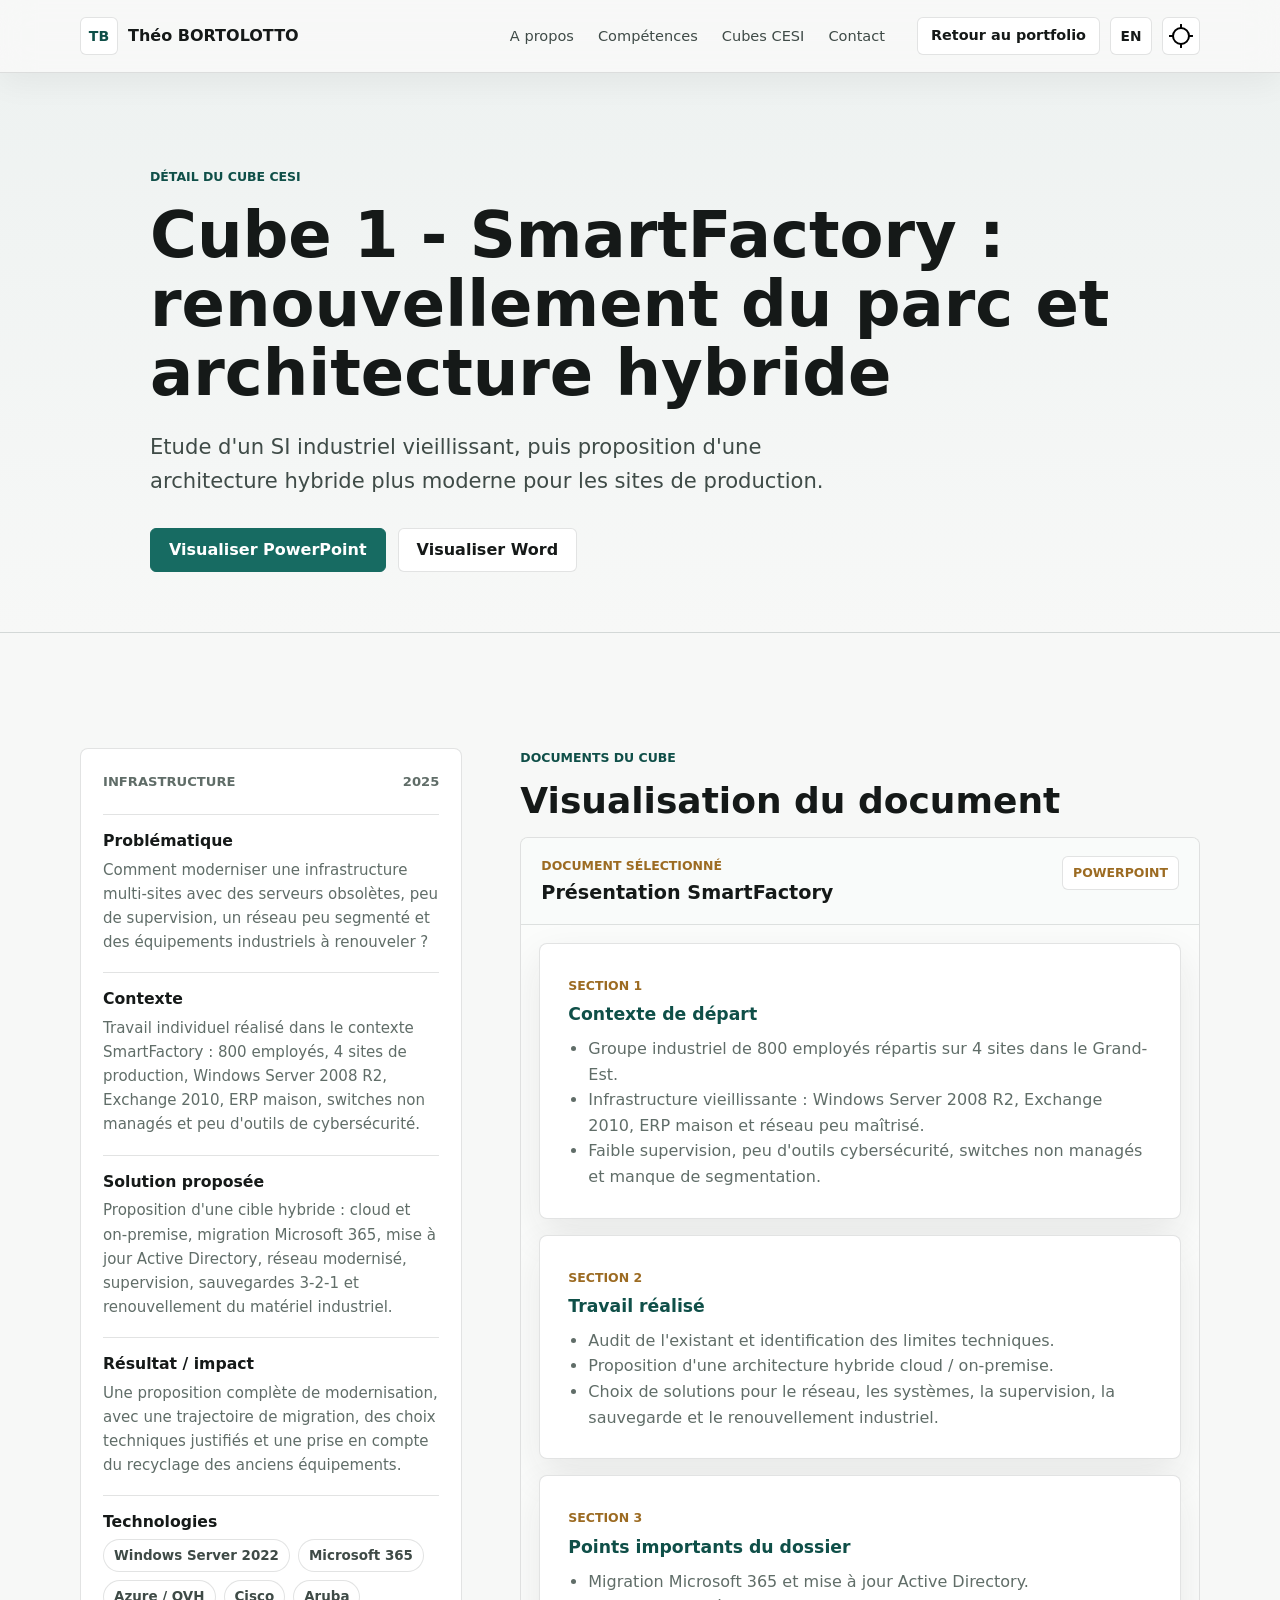
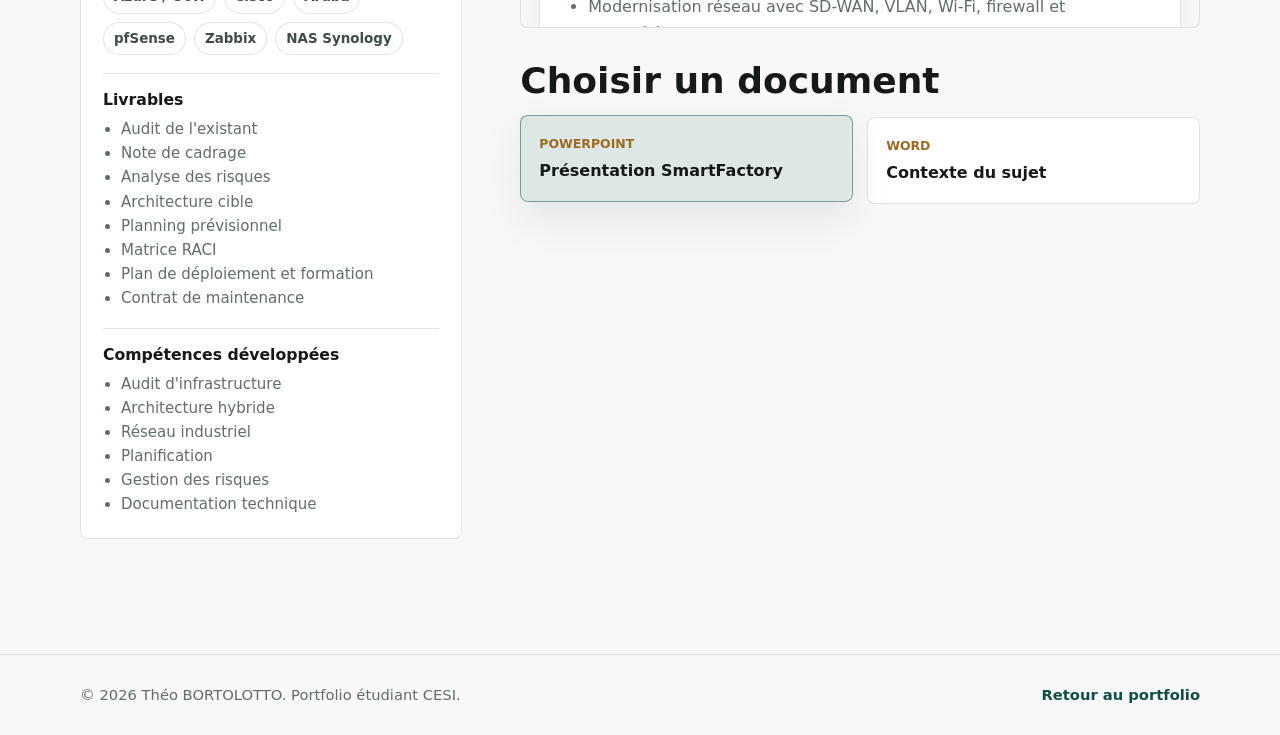
==== cube.html @ 3290da00 "Ajout du portfolio" ====
<!doctype html>
<html lang="fr">
  <head>
    <meta charset="utf-8">
    <meta name="viewport" content="width=device-width, initial-scale=1">
    <meta
      name="description"
      content="Détail d'un Cube CESI de Théo BORTOLOTTO avec documents, livrables et aperçu du contenu."
    >
    <meta name="theme-color" content="#f7f8f7">
    <title>Cube CESI | Théo BORTOLOTTO</title>
    <link rel="icon" href="assets/profile-placeholder.svg" type="image/svg+xml">
    <link rel="stylesheet" href="styles.css">
    <script src="data.js" defer></script>
    <script src="cube-detail.js" defer></script>
  </head>
  <body>
    <a class="skip-link" href="#main">Aller au contenu</a>

    <header class="site-header is-scrolled" data-header>
      <nav class="nav container" aria-label="Navigation principale">
        <a class="brand" href="index.html#accueil" aria-label="Retour à l'accueil">
          <span class="brand-mark" data-profile="initials">TB</span>
          <span class="brand-text" data-profile="name">Théo BORTOLOTTO</span>
        </a>

        <div class="nav-panel nav-panel-detail">
          <a href="index.html#apropos" data-i18n="navAbout">A propos</a>
          <a href="index.html#competences" data-i18n="navSkills">Compétences</a>
          <a href="index.html#cubes" data-i18n="navCubes">Cubes CESI</a>
          <a href="index.html#contact" data-i18n="navContact">Contact</a>
        </div>

        <div class="nav-actions">
          <a class="btn btn-small btn-secondary" href="index.html#cubes" data-i18n="cubePageBack">Retour au portfolio</a>
          <button
            class="language-toggle"
            type="button"
            aria-label="Switch to English"
            data-language-toggle
          >
            EN
          </button>
          <button
            class="icon-button"
            type="button"
            aria-label="Activer le mode sombre"
            data-theme-toggle
            data-i18n-aria="darkMode"
          >
            <span class="theme-glyph" aria-hidden="true"></span>
          </button>
        </div>
      </nav>
    </header>

    <main id="main" class="cube-page">
      <section class="cube-detail-hero">
        <div class="container cube-detail-hero-inner">
          <p class="eyebrow" data-i18n="cubePageEyebrow">Détail du Cube CESI</p>
          <h1 id="cube-detail-title">Cube CESI</h1>
          <p class="hero-lead" id="cube-detail-summary"></p>
          <div class="cube-detail-actions" id="cube-document-actions"></div>
        </div>
      </section>

      <section class="section">
        <div class="container cube-detail-layout">
          <aside class="cube-detail-sidebar" aria-label="Résumé du cube">
            <div class="detail-panel" id="cube-detail-meta"></div>
          </aside>

          <div class="cube-detail-main">
            <section class="document-section" aria-labelledby="document-viewer-title">
              <div class="document-heading">
                <div>
                  <p class="eyebrow" data-i18n="cubeDocumentsTitle">Documents du cube</p>
                  <h2 id="document-viewer-title" data-i18n="cubeViewerTitle">Visualisation du document</h2>
                </div>
              </div>
              <div class="document-viewer" id="document-viewer"></div>
            </section>

            <section class="document-section" aria-labelledby="document-list-title">
              <div class="document-heading">
                <h2 id="document-list-title" data-i18n="cubeDownloadTitle">Choisir un document</h2>
              </div>
              <div class="document-list" id="document-list"></div>
            </section>
          </div>
        </div>
      </section>
    </main>

    <footer class="site-footer">
      <div class="container footer-inner">
        <p>© <span data-current-year></span> <span data-profile="name">Théo BORTOLOTTO</span>. <span data-i18n="footerSuffix">Portfolio étudiant CESI.</span></p>
        <a href="index.html#cubes" data-i18n="cubePageBack">Retour au portfolio</a>
      </div>
    </footer>
  </body>
</html>
---- styles.css ----
:root {
  color-scheme: light;
  --bg: #f7f8f7;
  --bg-soft: #eef2f1;
  --surface: #ffffff;
  --surface-strong: #fbfcfb;
  --text: #151918;
  --muted: #606d68;
  --muted-strong: #3f4b47;
  --line: rgba(21, 25, 24, 0.12);
  --line-strong: rgba(21, 25, 24, 0.2);
  --accent: #176b62;
  --accent-strong: #0f4f48;
  --accent-soft: rgba(23, 107, 98, 0.11);
  --gold: #9c6b22;
  --shadow: 0 24px 70px rgba(30, 38, 35, 0.12);
  --shadow-soft: 0 16px 42px rgba(30, 38, 35, 0.09);
  --radius: 8px;
  --radius-sm: 6px;
  --container: min(1120px, calc(100% - 40px));
  --header-height: 72px;
  font-family:
    Inter, ui-sans-serif, system-ui, -apple-system, BlinkMacSystemFont, "Segoe UI", sans-serif;
}

:root[data-theme="dark"] {
  color-scheme: dark;
  --bg: #111413;
  --bg-soft: #191f1d;
  --surface: #171b1a;
  --surface-strong: #1d2321;
  --text: #f2f5f3;
  --muted: #b5c0bb;
  --muted-strong: #d3dbd7;
  --line: rgba(242, 245, 243, 0.13);
  --line-strong: rgba(242, 245, 243, 0.22);
  --accent: #6fc6b8;
  --accent-strong: #9adbd0;
  --accent-soft: rgba(111, 198, 184, 0.12);
  --gold: #d3a657;
  --shadow: 0 24px 80px rgba(0, 0, 0, 0.32);
  --shadow-soft: 0 18px 52px rgba(0, 0, 0, 0.24);
}

* {
  box-sizing: border-box;
}

html {
  scroll-behavior: smooth;
  scroll-padding-top: calc(var(--header-height) + 20px);
}

body {
  min-width: 320px;
  margin: 0;
  background: var(--bg);
  color: var(--text);
  font-family: inherit;
  line-height: 1.6;
  text-rendering: optimizeLegibility;
}

body::before {
  content: none;
}

img,
svg {
  display: block;
  max-width: 100%;
}

a {
  color: inherit;
  text-decoration: none;
}

button,
input,
textarea {
  font: inherit;
}

button {
  cursor: pointer;
}

::selection {
  background: var(--accent);
  color: #ffffff;
}

.container {
  width: var(--container);
  margin-inline: auto;
}

.skip-link {
  position: fixed;
  top: 12px;
  left: 12px;
  z-index: 100;
  padding: 10px 14px;
  border-radius: var(--radius-sm);
  background: var(--text);
  color: var(--bg);
  transform: translateY(-160%);
  transition: transform 180ms ease;
}

.skip-link:focus {
  transform: translateY(0);
}

.site-header {
  position: sticky;
  top: 0;
  z-index: 50;
  min-height: var(--header-height);
  border-bottom: 1px solid transparent;
  backdrop-filter: blur(16px);
  transition: border-color 180ms ease, background 180ms ease, box-shadow 180ms ease;
}

.site-header.is-scrolled {
  border-color: var(--line);
  background: color-mix(in srgb, var(--bg) 88%, transparent);
  box-shadow: 0 10px 32px rgba(0, 0, 0, 0.05);
}

.nav {
  display: flex;
  align-items: center;
  min-height: var(--header-height);
  gap: clamp(12px, 2vw, 22px);
}

.brand,
.nav-panel,
.nav-actions,
.hero-actions,
.project-links,
.footer-inner,
.contact-links,
.tag-row,
.skill-tags,
.about-tags,
.filter-bar {
  display: flex;
  align-items: center;
}

.brand {
  gap: 10px;
  font-weight: 750;
}

.brand-mark {
  display: grid;
  width: 38px;
  height: 38px;
  place-items: center;
  border: 1px solid var(--line);
  border-radius: var(--radius-sm);
  background: var(--surface);
  color: var(--accent-strong);
  font-size: 0.88rem;
  letter-spacing: 0;
}

.brand-text {
  white-space: nowrap;
}

.nav-panel {
  justify-content: flex-end;
  flex-wrap: wrap;
  margin-left: auto;
  gap: 4px;
}

.nav-panel a {
  padding: 9px 10px;
  border-radius: var(--radius-sm);
  color: var(--muted-strong);
  font-size: 0.91rem;
  transition: color 160ms ease, background 160ms ease;
}

.nav-panel a:hover,
.nav-panel a:focus-visible {
  background: var(--accent-soft);
  color: var(--accent-strong);
}

.nav-actions {
  flex: 0 0 auto;
  justify-content: flex-end;
  gap: 10px;
}

.nav-toggle {
  display: none;
  width: 42px;
  height: 42px;
  place-items: center;
  border: 1px solid var(--line);
  border-radius: var(--radius-sm);
  background: var(--surface);
  color: var(--text);
}

.nav-toggle span {
  display: block;
  width: 18px;
  height: 2px;
  margin: 3px 0;
  border-radius: 999px;
  background: currentColor;
}

.btn,
.icon-button,
.language-toggle,
.filter-button,
.text-button {
  border: 0;
  border-radius: var(--radius-sm);
  transition: transform 180ms ease, border-color 180ms ease, background 180ms ease, color 180ms ease, box-shadow 180ms ease;
}

.btn {
  display: inline-flex;
  align-items: center;
  justify-content: center;
  min-height: 44px;
  padding: 0 18px;
  font-weight: 700;
}

.btn:hover,
.icon-button:hover,
.filter-button:hover,
.text-button:hover {
  transform: translateY(-2px);
}

.btn-primary {
  background: var(--accent);
  color: #ffffff;
  box-shadow: 0 16px 34px rgba(23, 107, 98, 0.2);
}

.btn-primary:hover,
.btn-primary:focus-visible {
  background: var(--accent-strong);
}

.btn-secondary,
.btn-ghost {
  border: 1px solid var(--line);
  background: var(--surface);
  color: var(--text);
}

.btn-secondary:hover,
.btn-ghost:hover,
.btn-secondary:focus-visible,
.btn-ghost:focus-visible {
  border-color: var(--line-strong);
  box-shadow: var(--shadow-soft);
}

.btn-small {
  min-height: 38px;
  padding: 0 13px;
  font-size: 0.9rem;
}

.icon-button {
  position: relative;
  display: grid;
  width: 38px;
  height: 38px;
  place-items: center;
  border: 1px solid var(--line);
  background: var(--surface);
}

.language-toggle {
  display: grid;
  min-width: 42px;
  height: 38px;
  place-items: center;
  border: 1px solid var(--line);
  background: var(--surface);
  color: var(--text);
  font-size: 0.86rem;
  font-weight: 850;
}

.language-toggle:hover,
.language-toggle:focus-visible {
  border-color: var(--accent);
  color: var(--accent-strong);
}

.theme-glyph {
  position: relative;
  width: 18px;
  height: 18px;
  border: 2px solid currentColor;
  border-radius: 50%;
}

.theme-glyph::before {
  position: absolute;
  inset: -5px;
  content: "";
  border-radius: inherit;
  background:
    linear-gradient(currentColor, currentColor) 50% 0 / 2px 4px no-repeat,
    linear-gradient(currentColor, currentColor) 50% 100% / 2px 4px no-repeat,
    linear-gradient(90deg, currentColor, currentColor) 0 50% / 4px 2px no-repeat,
    linear-gradient(90deg, currentColor, currentColor) 100% 50% / 4px 2px no-repeat;
}

:root[data-theme="dark"] .theme-glyph {
  border-color: currentColor;
  background: currentColor;
  box-shadow: inset 6px -3px 0 var(--surface);
}

:root[data-theme="dark"] .theme-glyph::before {
  opacity: 0;
}

.hero {
  position: relative;
  overflow: hidden;
  min-height: auto;
  padding: clamp(70px, 8vw, 104px) 0 clamp(52px, 7vw, 84px);
}

.hero-field {
  position: absolute;
  inset: 0;
  z-index: -1;
  border-bottom: 1px solid var(--line);
  background: linear-gradient(180deg, var(--bg-soft) 0%, var(--bg) 86%);
}

.hero-layout {
  display: grid;
  grid-template-columns: minmax(0, 1fr);
  align-items: center;
}

.hero-copy {
  max-width: 860px;
}

.eyebrow {
  margin: 0 0 14px;
  color: var(--accent-strong);
  font-size: 0.78rem;
  font-weight: 800;
  letter-spacing: 0;
  text-transform: uppercase;
}

h1,
h2,
h3,
p {
  margin-top: 0;
}

h1,
h2,
h3 {
  line-height: 1.08;
  letter-spacing: 0;
}

h1 {
  margin-bottom: 22px;
  font-size: clamp(2.8rem, 6vw, 5.45rem);
  max-width: 950px;
}

h1 span {
  display: block;
}

h1 span:last-child {
  color: var(--muted);
  font-size: clamp(1.5rem, 3.2vw, 2.8rem);
  font-weight: 650;
}

h2 {
  margin-bottom: 18px;
  font-size: clamp(2rem, 4vw, 3.8rem);
}

h3 {
  font-size: 1.08rem;
}

.hero-lead {
  max-width: 680px;
  margin-bottom: 30px;
  color: var(--muted-strong);
  font-size: clamp(1.08rem, 2vw, 1.32rem);
}

.hero-actions {
  flex-wrap: wrap;
  gap: 12px;
  margin-bottom: 18px;
}

.search-card {
  max-width: 690px;
  margin-bottom: 28px;
  padding: 18px;
  border: 1px solid var(--line);
  border-radius: var(--radius);
  background: color-mix(in srgb, var(--surface) 86%, transparent);
  box-shadow: 0 14px 36px rgba(23, 107, 98, 0.08);
}

.search-label {
  display: block;
  margin-bottom: 12px;
  color: var(--gold);
  font-size: 0.8rem;
  font-weight: 850;
  text-transform: uppercase;
}

.role-list {
  display: flex;
  flex-wrap: wrap;
  gap: 8px;
}

.role-list span {
  display: inline-flex;
  min-height: 31px;
  align-items: center;
  padding: 5px 10px;
  border: 1px solid color-mix(in srgb, var(--accent) 44%, var(--line));
  border-radius: 999px;
  background: var(--accent-soft);
  color: var(--accent-strong);
  font-size: 0.86rem;
  font-weight: 800;
}

.job-details {
  display: grid;
  grid-template-columns: repeat(3, minmax(0, 1fr));
  gap: 10px;
  margin: 16px 0 0;
}

.job-details div {
  padding-top: 12px;
  border-top: 1px solid var(--line);
}

.job-details dt {
  color: var(--muted);
  font-size: 0.78rem;
  font-weight: 750;
}

.job-details dd {
  margin: 3px 0 0;
  color: var(--text);
  font-size: 0.9rem;
  font-weight: 750;
}

.hero-metrics {
  display: grid;
  grid-template-columns: repeat(3, minmax(0, 1fr));
  gap: 14px;
  max-width: 620px;
  margin: 0;
}

.hero-metrics div {
  padding: 18px;
  border: 1px solid var(--line);
  border-radius: var(--radius);
  background: color-mix(in srgb, var(--surface) 82%, transparent);
}

.hero-metrics dt {
  color: var(--accent-strong);
  font-size: 1.5rem;
  font-weight: 850;
  line-height: 1;
}

.hero-metrics dd {
  margin: 7px 0 0;
  color: var(--muted);
  font-size: 0.9rem;
}

.section {
  padding: clamp(72px, 9vw, 124px) 0;
}

.section-muted {
  background: color-mix(in srgb, var(--bg-soft) 72%, transparent);
}

.section-heading {
  max-width: 760px;
  margin-bottom: clamp(32px, 5vw, 58px);
}

.section-heading p:not(.eyebrow) {
  max-width: 680px;
  color: var(--muted);
  font-size: 1.04rem;
}

.section-heading.narrow {
  max-width: 690px;
}

.split-layout {
  display: grid;
  grid-template-columns: minmax(0, 0.85fr) minmax(320px, 1fr);
  gap: clamp(34px, 6vw, 78px);
  align-items: start;
}

.split-layout .section-heading {
  margin-bottom: 0;
}

.about-content {
  align-self: start;
}

.prose p {
  color: var(--muted-strong);
  font-size: 1.04rem;
}

.about-tags {
  flex-wrap: wrap;
  gap: 10px;
  margin-top: 24px;
}

.about-tags span,
.tag {
  display: inline-flex;
  align-items: center;
  min-height: 28px;
  padding: 5px 10px;
  border: 1px solid var(--line);
  border-radius: 999px;
  background: var(--surface);
  color: var(--muted-strong);
  font-size: 0.84rem;
  font-weight: 650;
}

.profile-panel {
  overflow: hidden;
  margin: 0;
  border: 1px solid var(--line);
  border-radius: var(--radius);
  background: var(--surface);
  box-shadow: var(--shadow-soft);
}

.profile-panel img {
  width: 100%;
  aspect-ratio: 4 / 3;
  object-fit: cover;
}

.profile-panel figcaption {
  display: flex;
  justify-content: space-between;
  gap: 14px;
  padding: 18px 20px;
  color: var(--muted);
}

.profile-panel strong {
  color: var(--text);
}

.skills-grid {
  display: grid;
  grid-template-columns: repeat(4, minmax(0, 1fr));
  gap: 16px;
}

.skill-card,
.cube-card,
.project-card {
  border: 1px solid var(--line);
  border-radius: var(--radius);
  background: var(--surface);
  transition: transform 220ms ease, border-color 220ms ease, box-shadow 220ms ease;
}

.skill-card:hover,
.cube-card:hover,
.project-card:hover {
  transform: translateY(-3px);
  border-color: color-mix(in srgb, var(--accent) 45%, var(--line));
  box-shadow: var(--shadow-soft);
}

.skill-card {
  padding: 22px;
}

.skill-card h3 {
  margin-bottom: 18px;
}

.skill-tags,
.tag-row {
  flex-wrap: wrap;
  gap: 8px;
}

.profile-extra-layout {
  display: grid;
  grid-template-columns: minmax(0, 0.78fr) minmax(340px, 1.22fr);
  gap: clamp(28px, 5vw, 62px);
  align-items: start;
}

.profile-extra-layout .section-heading {
  margin-bottom: 0;
}

.profile-extra-block {
  min-width: 0;
}

.profile-extra-block + .profile-extra-block {
  grid-column: 2;
}

.profile-extra-block h3 {
  margin-bottom: 18px;
  color: var(--text);
  font-size: 1.12rem;
}

.trait-grid {
  display: grid;
  grid-template-columns: repeat(2, minmax(0, 1fr));
  gap: 14px;
}

.trait-card {
  padding: 18px;
  border: 1px solid var(--line);
  border-radius: var(--radius);
  background: var(--surface);
}

.trait-card h4 {
  margin: 0 0 8px;
  color: var(--accent-strong);
  font-size: 1rem;
}

.trait-card p {
  margin-bottom: 0;
  color: var(--muted);
  font-size: 0.94rem;
}

.filter-bar {
  flex-wrap: wrap;
  gap: 10px;
  margin-bottom: 26px;
}

.cube-intro {
  display: grid;
  grid-template-columns: minmax(0, 1fr) minmax(260px, 0.62fr);
  gap: clamp(20px, 4vw, 42px);
  align-items: start;
  margin-bottom: 28px;
  padding: clamp(20px, 3vw, 28px);
  border: 1px solid var(--line);
  border-radius: var(--radius);
  background: var(--surface);
}

.cube-intro h3 {
  margin-bottom: 10px;
  font-size: 1.35rem;
}

.cube-intro p {
  margin-bottom: 0;
  color: var(--muted-strong);
}

.cube-intro ul {
  display: grid;
  gap: 10px;
  margin: 0;
  padding: 0;
  list-style: none;
}

.cube-intro li {
  padding-left: 18px;
  border-left: 3px solid var(--accent);
  color: var(--muted);
  font-weight: 700;
}

.filter-button {
  min-height: 40px;
  padding: 0 14px;
  border: 1px solid var(--line);
  background: var(--surface);
  color: var(--muted-strong);
  font-weight: 750;
}

.filter-button.is-active {
  border-color: var(--accent);
  background: var(--accent);
  color: #ffffff;
}

.cubes-grid {
  display: grid;
  grid-template-columns: repeat(2, minmax(0, 1fr));
  gap: 18px;
}

.cube-card {
  display: flex;
  min-height: 420px;
  flex-direction: column;
  padding: clamp(22px, 3vw, 30px);
}

.card-topline {
  display: flex;
  justify-content: space-between;
  gap: 16px;
  margin-bottom: 22px;
  color: var(--muted);
  font-size: 0.82rem;
  font-weight: 750;
  text-transform: uppercase;
}

.cube-card h3 {
  max-width: 560px;
  margin-bottom: 14px;
  font-size: clamp(1.32rem, 2.6vw, 1.8rem);
}

.cube-card > p,
.project-card > p,
.case-block p,
.timeline-item p {
  color: var(--muted);
}

.case-block {
  margin: 22px 0;
  padding: 16px;
  border-left: 3px solid var(--accent);
  background: var(--accent-soft);
}

.case-block span {
  display: block;
  margin-bottom: 6px;
  color: var(--accent-strong);
  font-size: 0.78rem;
  font-weight: 850;
  text-transform: uppercase;
}

.case-block p {
  margin-bottom: 0;
}

.text-button {
  align-self: flex-start;
  margin-top: auto;
  padding: 0;
  background: transparent;
  color: var(--accent-strong);
  font-weight: 850;
}

.text-button::after {
  content: "";
  display: inline-block;
  width: 22px;
  height: 1px;
  margin-left: 9px;
  vertical-align: middle;
  background: currentColor;
  transition: width 180ms ease;
}

.text-button:hover::after {
  width: 34px;
}

.projects-grid {
  display: grid;
  grid-template-columns: repeat(3, minmax(0, 1fr));
  gap: 18px;
}

.project-card {
  display: flex;
  min-height: 310px;
  flex-direction: column;
  padding: 26px;
  background:
    linear-gradient(180deg, color-mix(in srgb, var(--surface-strong) 92%, transparent), var(--surface)),
    var(--surface);
}

.project-card h3 {
  margin-bottom: 14px;
  font-size: 1.35rem;
}

.project-links {
  gap: 14px;
  margin-top: auto;
  padding-top: 24px;
}

.project-links a,
.project-links span,
.contact-links a,
.site-footer a {
  color: var(--accent-strong);
  font-weight: 800;
}

.project-links a:hover,
.contact-links a:hover,
.site-footer a:hover {
  text-decoration: underline;
  text-underline-offset: 4px;
}

.path-layout {
  display: grid;
  grid-template-columns: minmax(280px, 0.78fr) minmax(0, 1.22fr);
  gap: clamp(26px, 5vw, 58px);
  align-items: start;
}

.path-section {
  min-width: 0;
}

.path-section h3,
.path-label {
  margin: 0 0 20px;
  color: var(--text);
  font-size: 1.12rem;
  font-weight: 850;
}

.path-label {
  display: block;
  color: var(--accent-strong);
}

.path-current {
  padding-bottom: 28px;
  border-bottom: 1px solid var(--line);
}

.experience-path {
  grid-column: 2;
  grid-row: 1 / span 2;
}

.current-education-card {
  padding-left: 22px;
  border-left: 3px solid var(--accent);
}

.current-education-card time {
  display: block;
  margin-bottom: 8px;
  color: var(--gold);
  font-size: 0.84rem;
  font-weight: 850;
}

.current-education-card h3 {
  margin-bottom: 10px;
  font-size: 1.25rem;
}

.current-education-card p {
  margin-bottom: 0;
  color: var(--muted);
}

.timeline {
  position: relative;
  display: grid;
  gap: 18px;
}

.timeline::before {
  position: absolute;
  top: 8px;
  bottom: 8px;
  left: 10px;
  width: 1px;
  content: "";
  background: var(--line-strong);
}

.timeline-item {
  position: relative;
  padding-left: 42px;
}

.timeline-item::before {
  position: absolute;
  top: 7px;
  left: 4px;
  width: 13px;
  height: 13px;
  border: 3px solid var(--bg);
  border-radius: 50%;
  background: var(--accent);
  content: "";
  box-shadow: 0 0 0 1px var(--accent);
}

.timeline-item time {
  display: block;
  margin-bottom: 8px;
  color: var(--gold);
  font-size: 0.84rem;
  font-weight: 850;
}

.timeline-item h3 {
  margin-bottom: 8px;
}

.experience-details {
  display: grid;
  grid-template-columns: repeat(2, minmax(0, 1fr));
  gap: 14px;
  margin-top: 16px;
}

.experience-details div {
  padding: 14px;
  border: 1px solid var(--line);
  border-radius: var(--radius-sm);
  background: var(--surface-strong);
}

.experience-details strong {
  display: block;
  margin-bottom: 8px;
  color: var(--muted-strong);
  font-size: 0.84rem;
}

.experience-details ul {
  margin: 0;
  padding-left: 18px;
}

.experience-details li {
  color: var(--muted);
  font-size: 0.9rem;
}

.contact-section {
  border-top: 1px solid var(--line);
  background: var(--surface);
}

.contact-layout {
  display: grid;
  grid-template-columns: minmax(0, 0.78fr) minmax(300px, 0.72fr);
  gap: clamp(28px, 5vw, 68px);
  align-items: start;
}

.contact-links {
  display: grid;
  grid-column: 2;
  gap: 12px;
}

.contact-method {
  padding: 16px 0;
  border-top: 1px solid var(--line);
}

.contact-method:last-child {
  border-bottom: 1px solid var(--line);
}

.contact-method span {
  display: block;
  margin-bottom: 4px;
  color: var(--muted);
  font-size: 0.82rem;
  font-weight: 800;
  text-transform: uppercase;
}

.contact-method a {
  word-break: break-word;
}

.site-footer {
  padding: 28px 0;
  border-top: 1px solid var(--line);
  background: var(--bg);
}

.footer-inner {
  justify-content: space-between;
  gap: 16px;
  color: var(--muted);
  font-size: 0.92rem;
}

.footer-inner p {
  margin-bottom: 0;
}

.back-to-top {
  position: fixed;
  right: 22px;
  bottom: 22px;
  z-index: 40;
  display: grid;
  width: 44px;
  height: 44px;
  place-items: center;
  border: 1px solid var(--line);
  border-radius: var(--radius-sm);
  background: var(--surface);
  color: var(--text);
  box-shadow: var(--shadow-soft);
  opacity: 0;
  pointer-events: none;
  transform: translateY(12px);
  transition: opacity 180ms ease, transform 180ms ease;
}

.back-to-top.is-visible {
  opacity: 1;
  pointer-events: auto;
  transform: translateY(0);
}

.back-to-top span {
  width: 12px;
  height: 12px;
  border-top: 2px solid currentColor;
  border-left: 2px solid currentColor;
  transform: translateY(3px) rotate(45deg);
}

.cube-dialog {
  width: min(920px, calc(100% - 28px));
  max-height: min(840px, calc(100% - 28px));
  padding: 0;
  border: 0;
  border-radius: var(--radius);
  background: transparent;
  color: var(--text);
}

.cube-dialog::backdrop {
  background: rgba(8, 12, 11, 0.58);
  backdrop-filter: blur(6px);
}

.dialog-shell {
  position: relative;
  max-height: inherit;
  overflow: auto;
  padding: clamp(24px, 4vw, 42px);
  border: 1px solid var(--line);
  border-radius: var(--radius);
  background: var(--surface);
  box-shadow: var(--shadow);
}

.dialog-close {
  position: sticky;
  top: 0;
  float: right;
  display: grid;
  width: 38px;
  height: 38px;
  place-items: center;
  border: 1px solid var(--line);
  border-radius: var(--radius-sm);
  background: var(--surface);
}

.dialog-close::before,
.dialog-close::after {
  position: absolute;
  width: 16px;
  height: 2px;
  border-radius: 999px;
  background: currentColor;
  content: "";
}

.dialog-close::before {
  transform: rotate(45deg);
}

.dialog-close::after {
  transform: rotate(-45deg);
}

.dialog-summary {
  max-width: 720px;
  color: var(--muted-strong);
  font-size: 1.08rem;
}

.dialog-grid {
  display: grid;
  grid-template-columns: repeat(2, minmax(0, 1fr));
  gap: 20px;
  margin-top: 30px;
}

.dialog-grid section {
  padding-top: 18px;
  border-top: 1px solid var(--line);
}

.dialog-grid p,
.dialog-grid li {
  color: var(--muted);
}

.dialog-grid ul {
  margin: 0;
  padding-left: 20px;
}

.cube-page {
  min-height: 70vh;
}

.cube-detail-hero {
  padding: clamp(58px, 8vw, 94px) 0 clamp(34px, 5vw, 60px);
  border-bottom: 1px solid var(--line);
  background: linear-gradient(180deg, var(--bg-soft) 0%, var(--bg) 100%);
}

.cube-detail-hero-inner {
  max-width: 980px;
}

.cube-detail-hero h1 {
  max-width: 960px;
  font-size: clamp(2.4rem, 5vw, 4.8rem);
}

.cube-detail-actions {
  display: flex;
  flex-wrap: wrap;
  gap: 12px;
}

.cube-detail-actions .btn.is-active {
  border-color: var(--accent);
  background: var(--accent);
  color: #ffffff;
}

.cube-detail-layout {
  display: grid;
  grid-template-columns: minmax(280px, 0.72fr) minmax(0, 1.28fr);
  gap: clamp(28px, 5vw, 58px);
  align-items: start;
}

.cube-detail-sidebar {
  position: sticky;
  top: calc(var(--header-height) + 20px);
}

.detail-panel {
  padding: 22px;
  border: 1px solid var(--line);
  border-radius: var(--radius);
  background: var(--surface);
}

.detail-panel section {
  padding-top: 18px;
  margin-top: 18px;
  border-top: 1px solid var(--line);
}

.detail-panel h3 {
  margin-bottom: 8px;
  color: var(--text);
  font-size: 0.98rem;
}

.detail-panel p,
.detail-panel li {
  color: var(--muted);
  font-size: 0.94rem;
}

.detail-panel ul {
  margin: 0;
  padding-left: 18px;
}

.cube-detail-main {
  min-width: 0;
}

.document-section {
  margin-bottom: 34px;
}

.document-heading {
  display: flex;
  align-items: flex-end;
  justify-content: space-between;
  gap: 20px;
  margin-bottom: 16px;
}

.document-heading h2 {
  margin-bottom: 0;
  font-size: clamp(1.45rem, 3vw, 2.25rem);
}

.document-viewer {
  overflow: hidden;
  border: 1px solid var(--line);
  border-radius: var(--radius);
  background: var(--surface-strong);
}

.internal-viewer {
  display: grid;
  min-height: 420px;
}

.internal-viewer-header {
  display: flex;
  align-items: flex-start;
  justify-content: space-between;
  gap: 18px;
  padding: 18px 20px;
  border-bottom: 1px solid var(--line);
  background: color-mix(in srgb, var(--surface) 82%, var(--accent-soft));
}

.internal-viewer-header div {
  display: grid;
  gap: 4px;
}

.internal-viewer-header span,
.viewer-page > span {
  color: var(--gold);
  font-size: 0.78rem;
  font-weight: 850;
  text-transform: uppercase;
}

.internal-viewer-header strong {
  color: var(--text);
  font-size: clamp(1rem, 2vw, 1.2rem);
  line-height: 1.35;
}

.viewer-file-type {
  flex: 0 0 auto;
  padding: 6px 10px;
  border: 1px solid var(--line);
  border-radius: var(--radius-sm);
  background: var(--surface);
}

.internal-viewer-pages {
  display: grid;
  gap: 16px;
  max-height: min(78vh, 760px);
  overflow: auto;
  padding: 18px;
}

.viewer-page {
  padding: clamp(18px, 3vw, 28px);
  border: 1px solid var(--line);
  border-radius: var(--radius);
  background: var(--surface);
  box-shadow: var(--shadow-soft);
}

.viewer-page h3 {
  margin: 8px 0 12px;
  color: var(--accent-strong);
}

.viewer-page ul {
  margin: 0;
  padding-left: 20px;
}

.viewer-page li {
  color: var(--muted);
}

.viewer-empty {
  display: grid;
  min-height: 260px;
  place-items: center;
  padding: 28px;
  background: var(--surface-strong);
}

.viewer-empty p,
.muted-text {
  max-width: 620px;
  margin: 0;
  color: var(--muted);
}

.document-list {
  display: grid;
  grid-template-columns: repeat(2, minmax(0, 1fr));
  gap: 14px;
}

.document-link {
  display: grid;
  width: 100%;
  gap: 4px;
  padding: 18px;
  border: 1px solid var(--line);
  border-radius: var(--radius);
  background: var(--surface);
  color: inherit;
  font: inherit;
  text-align: left;
  transition: border-color 180ms ease, box-shadow 180ms ease, transform 180ms ease;
}

.document-link:hover,
.document-link:focus-visible,
.document-link.is-active {
  transform: translateY(-2px);
  border-color: color-mix(in srgb, var(--accent) 48%, var(--line));
  box-shadow: var(--shadow-soft);
}

.document-link.is-active {
  background: var(--accent-soft);
}

.document-link span {
  color: var(--gold);
  font-size: 0.78rem;
  font-weight: 850;
  text-transform: uppercase;
}

.document-link strong {
  color: var(--text);
}

.reveal {
  opacity: 0;
  transform: translateY(18px);
}

.reveal.is-visible {
  opacity: 1;
  transform: translateY(0);
  transition: opacity 600ms ease, transform 600ms ease;
}

.delay-1.is-visible {
  transition-delay: 120ms;
}

.delay-2.is-visible {
  transition-delay: 220ms;
}

@keyframes heroDrift {
  from {
    background-position: 0% 50%, 0 0;
  }

  to {
    background-position: 100% 50%, 0 0;
  }
}

@keyframes pageSheen {
  from {
    transform: translateX(-18%);
  }

  to {
    transform: translateX(18%);
  }
}

@keyframes visualFloat {
  0%,
  100% {
    transform: translateY(0);
  }

  50% {
    transform: translateY(-12px);
  }
}

@media (max-width: 980px) {
  .nav {
    display: grid;
    grid-template-columns: auto auto auto;
  }

  .nav-toggle {
    display: grid;
    justify-self: end;
  }

  .nav-panel {
    position: absolute;
    top: calc(var(--header-height) - 6px);
    right: 20px;
    left: 20px;
    display: grid;
    gap: 4px;
    padding: 12px;
    border: 1px solid var(--line);
    border-radius: var(--radius);
    background: var(--surface);
    box-shadow: var(--shadow);
    opacity: 0;
    pointer-events: none;
    transform: translateY(-8px);
    transition: opacity 160ms ease, transform 160ms ease;
  }

  .nav-panel.is-open {
    opacity: 1;
    pointer-events: auto;
    transform: translateY(0);
  }

  .nav-actions {
    justify-self: end;
  }

  .hero-layout,
  .split-layout,
  .profile-extra-layout,
  .path-layout,
  .cube-intro,
  .cube-detail-layout,
  .contact-layout {
    grid-template-columns: 1fr;
  }

  .hero {
    min-height: auto;
  }

  .experience-path,
  .profile-extra-block + .profile-extra-block,
  .contact-links {
    grid-column: auto;
    grid-row: auto;
  }

  .cube-detail-sidebar {
    position: static;
  }

  .nav-panel-detail {
    display: none;
  }

  .skills-grid,
  .projects-grid {
    grid-template-columns: repeat(2, minmax(0, 1fr));
  }

}

@media (max-width: 720px) {
  :root {
    --container: min(100% - 28px, 1120px);
    --header-height: 66px;
  }

  body {
    background-size: 28px 28px;
  }

  .brand-text {
    display: none;
  }

  .nav {
    gap: 10px;
  }

  .nav-actions {
    gap: 8px;
  }

  .btn-small {
    min-width: 42px;
    padding-inline: 11px;
  }

  .nav-actions [data-profile-link="cv"] {
    width: 42px;
    padding: 0;
  }

  .nav-actions [data-profile-link="cv"] span {
    display: none;
  }

  .nav-actions [data-profile-link="cv"]::before {
    content: "CV";
  }

  .hero {
    padding-top: 52px;
  }

  .hero-metrics,
  .job-details,
  .cubes-grid,
  .skills-grid,
  .projects-grid,
  .trait-grid,
  .experience-details,
  .document-list,
  .dialog-grid {
    grid-template-columns: 1fr;
  }

  .internal-viewer {
    min-height: 340px;
  }

  .internal-viewer-header {
    flex-direction: column;
  }

  .internal-viewer-pages {
    max-height: none;
  }

  .cube-card,
  .project-card {
    min-height: auto;
  }

  .section {
    padding: 68px 0;
  }

  .profile-panel figcaption,
  .footer-inner {
    align-items: flex-start;
    flex-direction: column;
  }
}

@media (max-width: 440px) {
  h1 {
    font-size: 2.65rem;
  }

  h1 span:last-child {
    font-size: 1.42rem;
  }

  .hero-actions .btn {
    width: 100%;
  }

  .nav-panel {
    right: 14px;
    left: 14px;
  }

}

@media (prefers-reduced-motion: reduce) {
  *,
  *::before,
  *::after {
    scroll-behavior: auto !important;
    animation-duration: 0.001ms !important;
    animation-iteration-count: 1 !important;
    transition-duration: 0.001ms !important;
  }

  .reveal {
    opacity: 1;
    transform: none;
  }
}
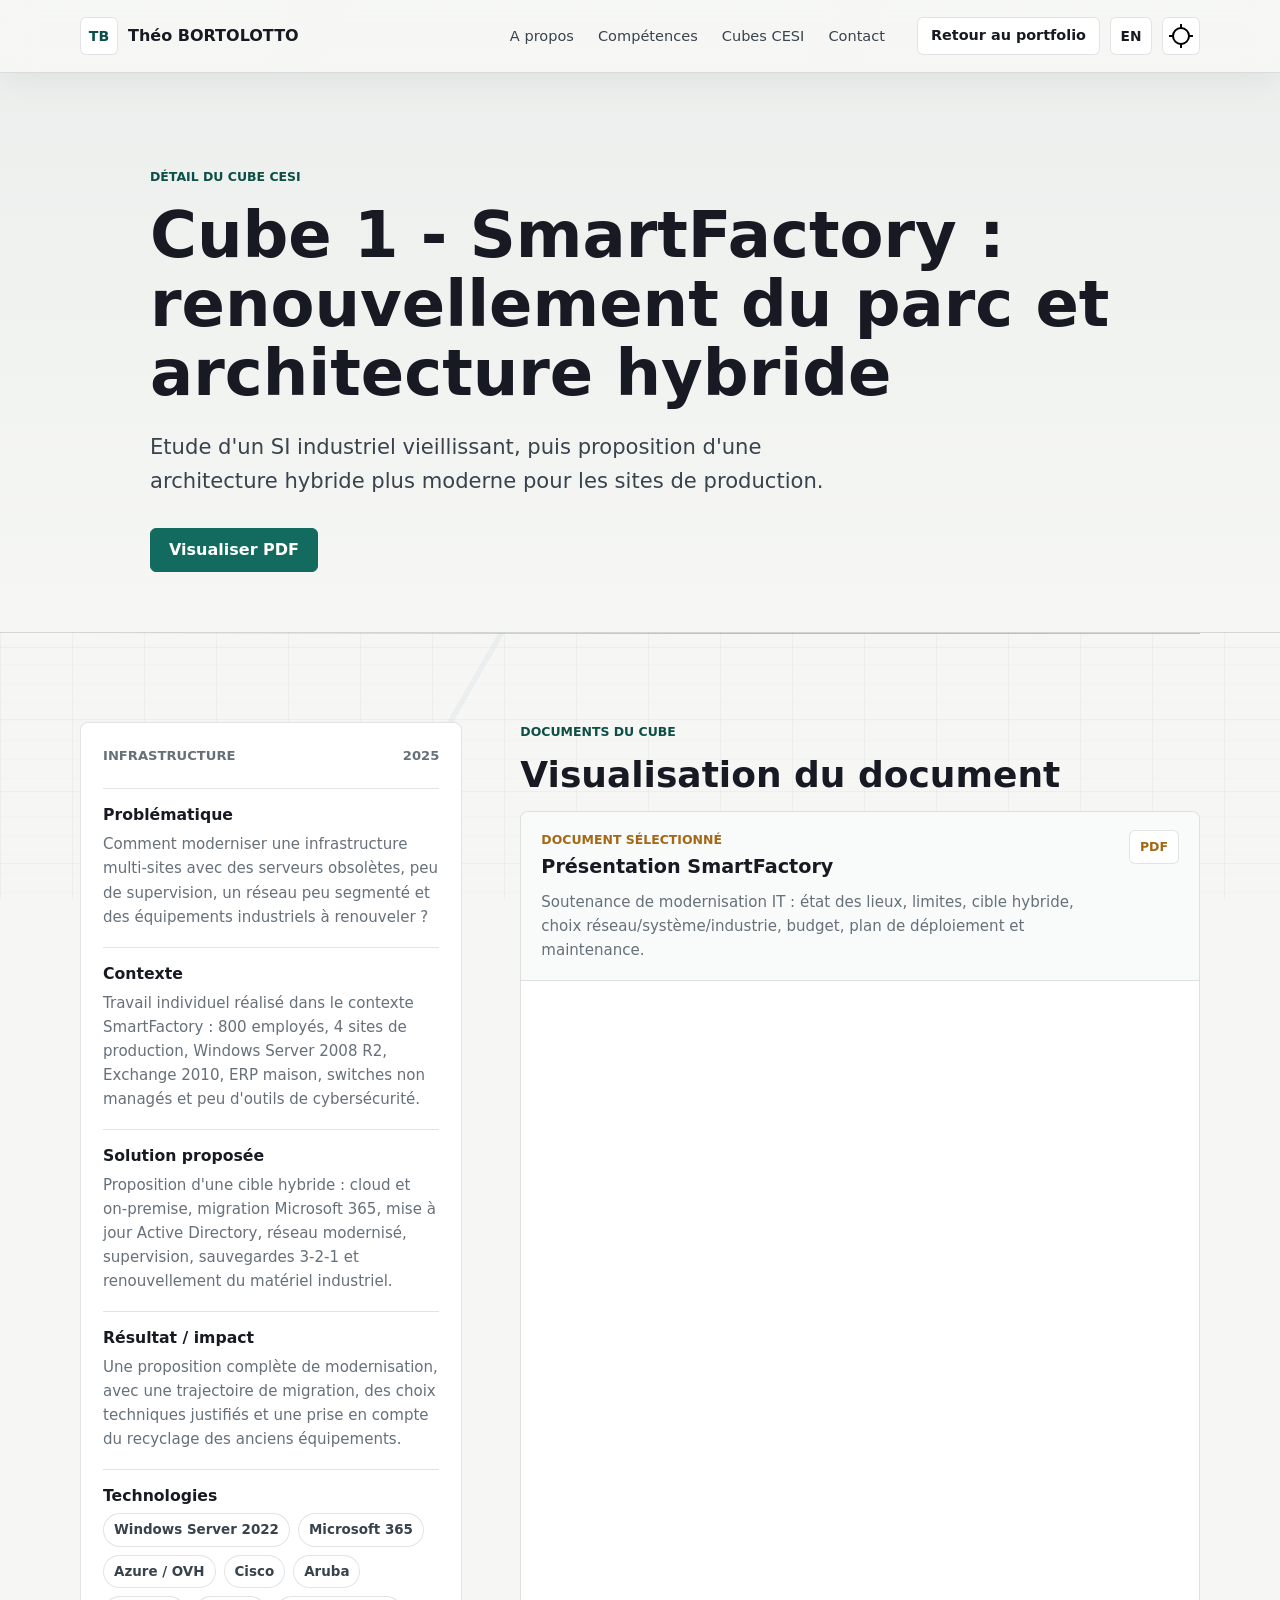
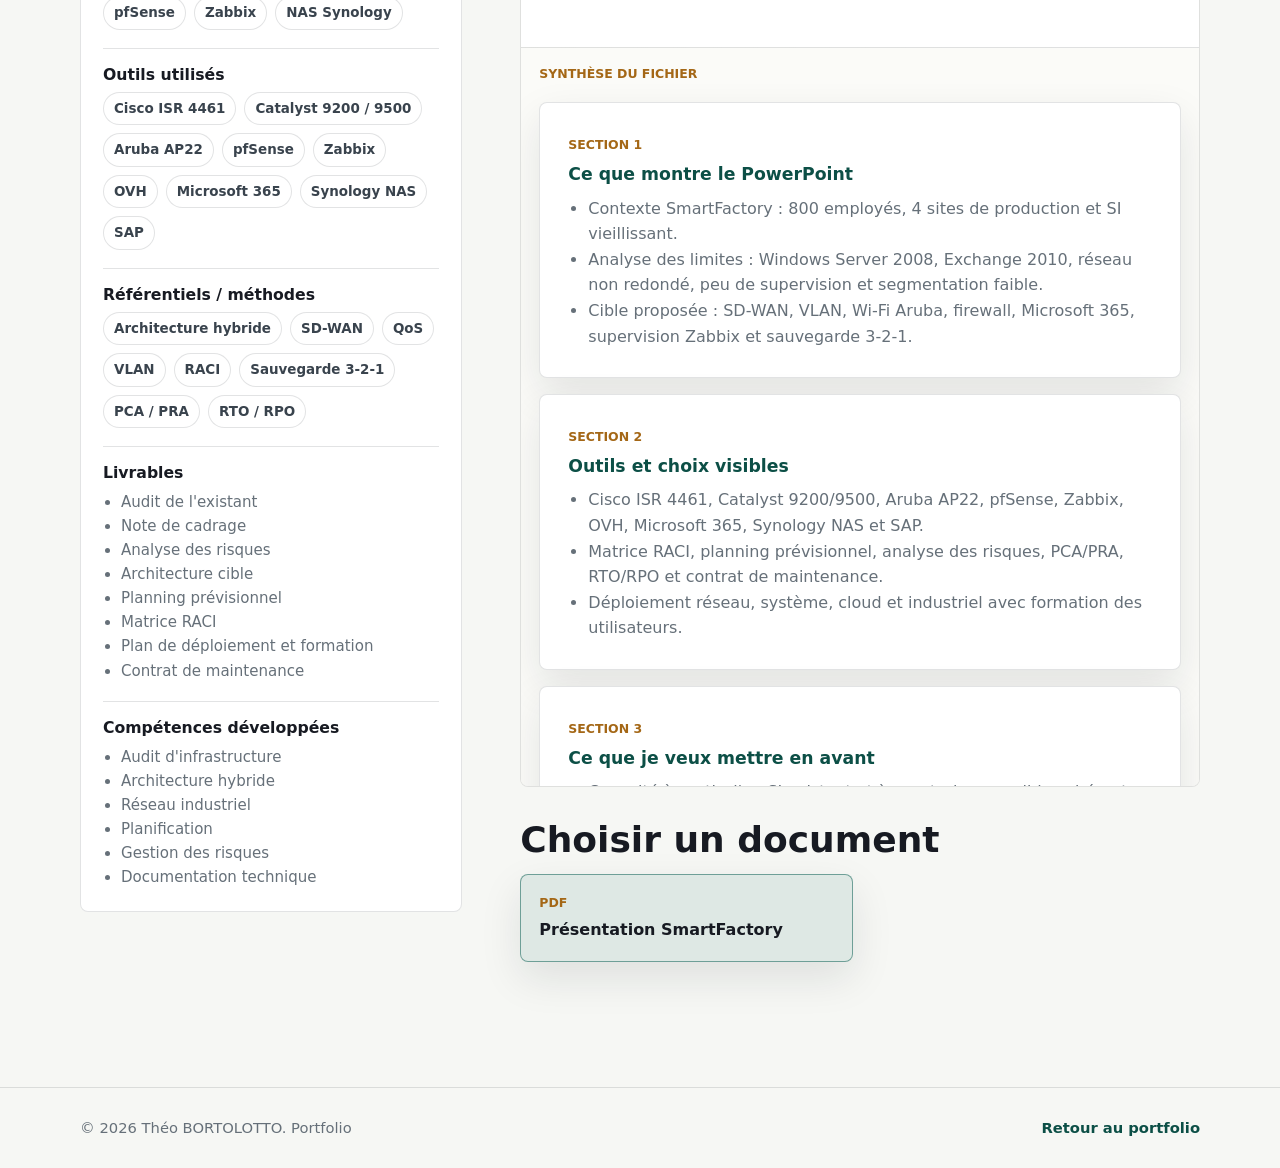
==== commit 31f658e3: "Ajout du portfolio" ====
--- a/cube.html
+++ b/cube.html
@@ -7,6 +7,9 @@
       name="description"
       content="Détail d'un Cube CESI de Théo BORTOLOTTO avec documents, livrables et aperçu du contenu."
     >
+    <meta http-equiv="Content-Security-Policy" content="default-src 'self'; base-uri 'self'; object-src 'none'; frame-src 'self'; img-src 'self' data:; script-src 'self'; style-src 'self'; form-action 'none'; upgrade-insecure-requests">
+    <meta name="referrer" content="strict-origin-when-cross-origin">
+    <meta http-equiv="Permissions-Policy" content="camera=(), microphone=(), geolocation=(), payment=()">
     <meta name="theme-color" content="#f7f8f7">
     <title>Cube CESI | Théo BORTOLOTTO</title>
     <link rel="icon" href="assets/profile-placeholder.svg" type="image/svg+xml">
@@ -94,7 +97,7 @@
 
     <footer class="site-footer">
       <div class="container footer-inner">
-        <p>© <span data-current-year></span> <span data-profile="name">Théo BORTOLOTTO</span>. <span data-i18n="footerSuffix">Portfolio étudiant CESI.</span></p>
+        <p>© <span data-current-year></span> <span data-profile="name">Théo BORTOLOTTO</span>. <span data-i18n="footerSuffix">Portfolio</span></p>
         <a href="index.html#cubes" data-i18n="cubePageBack">Retour au portfolio</a>
       </div>
     </footer>
--- a/styles.css
+++ b/styles.css
@@ -1,20 +1,26 @@
 :root {
   color-scheme: light;
-  --bg: #f7f8f7;
-  --bg-soft: #eef2f1;
+  --scroll-progress: 0;
+  --bg: #f6f7f4;
+  --bg-soft: #ecefed;
   --surface: #ffffff;
-  --surface-strong: #fbfcfb;
-  --text: #151918;
-  --muted: #606d68;
-  --muted-strong: #3f4b47;
-  --line: rgba(21, 25, 24, 0.12);
-  --line-strong: rgba(21, 25, 24, 0.2);
-  --accent: #176b62;
-  --accent-strong: #0f4f48;
-  --accent-soft: rgba(23, 107, 98, 0.11);
-  --gold: #9c6b22;
-  --shadow: 0 24px 70px rgba(30, 38, 35, 0.12);
-  --shadow-soft: 0 16px 42px rgba(30, 38, 35, 0.09);
+  --surface-strong: #fbfbf8;
+  --text: #171a22;
+  --muted: #667079;
+  --muted-strong: #39434d;
+  --line: rgba(23, 26, 34, 0.12);
+  --line-strong: rgba(23, 26, 34, 0.22);
+  --accent: #126b5e;
+  --accent-strong: #0c4f46;
+  --accent-soft: rgba(18, 107, 94, 0.1);
+  --blue: #2f5f9f;
+  --blue-soft: rgba(47, 95, 159, 0.1);
+  --coral: #b74a42;
+  --coral-soft: rgba(183, 74, 66, 0.1);
+  --gold: #a46716;
+  --gold-soft: rgba(164, 103, 22, 0.12);
+  --shadow: 0 24px 70px rgba(24, 31, 38, 0.14);
+  --shadow-soft: 0 16px 42px rgba(24, 31, 38, 0.1);
   --radius: 8px;
   --radius-sm: 6px;
   --container: min(1120px, calc(100% - 40px));
@@ -25,19 +31,24 @@
 
 :root[data-theme="dark"] {
   color-scheme: dark;
-  --bg: #111413;
-  --bg-soft: #191f1d;
-  --surface: #171b1a;
-  --surface-strong: #1d2321;
-  --text: #f2f5f3;
-  --muted: #b5c0bb;
-  --muted-strong: #d3dbd7;
-  --line: rgba(242, 245, 243, 0.13);
-  --line-strong: rgba(242, 245, 243, 0.22);
-  --accent: #6fc6b8;
-  --accent-strong: #9adbd0;
-  --accent-soft: rgba(111, 198, 184, 0.12);
-  --gold: #d3a657;
+  --bg: #121417;
+  --bg-soft: #1a1f23;
+  --surface: #181c20;
+  --surface-strong: #20262b;
+  --text: #f2f4f1;
+  --muted: #abb6bd;
+  --muted-strong: #d4dde2;
+  --line: rgba(242, 244, 241, 0.13);
+  --line-strong: rgba(242, 244, 241, 0.24);
+  --accent: #74cbbb;
+  --accent-strong: #a1e3d7;
+  --accent-soft: rgba(116, 203, 187, 0.13);
+  --blue: #8fb7ff;
+  --blue-soft: rgba(143, 183, 255, 0.12);
+  --coral: #ff9288;
+  --coral-soft: rgba(255, 146, 136, 0.12);
+  --gold: #e0b05d;
+  --gold-soft: rgba(224, 176, 93, 0.14);
   --shadow: 0 24px 80px rgba(0, 0, 0, 0.32);
   --shadow-soft: 0 18px 52px rgba(0, 0, 0, 0.24);
 }
@@ -52,17 +63,53 @@
 }
 
 body {
+  position: relative;
   min-width: 320px;
   margin: 0;
+  overflow-x: hidden;
   background: var(--bg);
   color: var(--text);
   font-family: inherit;
   line-height: 1.6;
   text-rendering: optimizeLegibility;
+  isolation: isolate;
 }
 
 body::before {
-  content: none;
+  position: fixed;
+  inset: 0;
+  z-index: 0;
+  content: "";
+  pointer-events: none;
+  background:
+    linear-gradient(120deg, transparent 0 18%, color-mix(in srgb, var(--accent) 10%, transparent) 18% 18.4%, transparent 18.4% 48%, color-mix(in srgb, var(--blue) 9%, transparent) 48% 48.35%, transparent 48.35% 100%),
+    linear-gradient(90deg, color-mix(in srgb, var(--line) 56%, transparent) 1px, transparent 1px) 0 0 / 72px 72px,
+    linear-gradient(0deg, color-mix(in srgb, var(--line) 44%, transparent) 1px, transparent 1px) 0 0 / 72px 72px;
+  opacity: 0.58;
+  transform: translateZ(0);
+  animation: pageBlueprint 28s linear infinite alternate;
+}
+
+body::after {
+  position: fixed;
+  inset: 0;
+  z-index: 0;
+  content: "";
+  pointer-events: none;
+  background:
+    linear-gradient(180deg, transparent 0 28%, color-mix(in srgb, var(--accent) 7%, transparent) 28% 28.12%, transparent 28.12% 100%),
+    repeating-linear-gradient(180deg, transparent 0 18px, color-mix(in srgb, var(--text) 3%, transparent) 18px 19px);
+  opacity: 0.45;
+  animation: pageScan 9s ease-in-out infinite;
+}
+
+.site-header,
+main,
+.site-footer,
+.back-to-top,
+.cube-dialog {
+  position: relative;
+  z-index: 1;
 }
 
 img,
@@ -121,6 +168,19 @@
   border-bottom: 1px solid transparent;
   backdrop-filter: blur(16px);
   transition: border-color 180ms ease, background 180ms ease, box-shadow 180ms ease;
+}
+
+.site-header::after {
+  position: absolute;
+  right: 0;
+  bottom: -1px;
+  left: 0;
+  height: 2px;
+  content: "";
+  background: linear-gradient(90deg, var(--accent), var(--blue), var(--gold), var(--coral));
+  transform: scaleX(var(--scroll-progress));
+  transform-origin: left;
+  opacity: 0.82;
 }
 
 .site-header.is-scrolled {
@@ -157,6 +217,8 @@
 }
 
 .brand-mark {
+  position: relative;
+  isolation: isolate;
   display: grid;
   width: 38px;
   height: 38px;
@@ -167,6 +229,26 @@
   color: var(--accent-strong);
   font-size: 0.88rem;
   letter-spacing: 0;
+  box-shadow: 0 0 0 0 color-mix(in srgb, var(--accent) 0%, transparent);
+  animation: brandPulse 5.4s ease-in-out infinite;
+}
+
+.brand-mark::after {
+  position: absolute;
+  inset: 6px;
+  z-index: -1;
+  content: "";
+  border-radius: inherit;
+  background: color-mix(in srgb, var(--accent) 15%, transparent);
+  opacity: 0;
+  transform: scale(0.72);
+  transition: opacity 180ms ease, transform 180ms ease;
+}
+
+.brand:hover .brand-mark::after,
+.brand:focus-visible .brand-mark::after {
+  opacity: 1;
+  transform: scale(1);
 }
 
 .brand-text {
@@ -181,6 +263,7 @@
 }
 
 .nav-panel a {
+  position: relative;
   padding: 9px 10px;
   border-radius: var(--radius-sm);
   color: var(--muted-strong);
@@ -188,10 +271,31 @@
   transition: color 160ms ease, background 160ms ease;
 }
 
+.nav-panel a::after {
+  position: absolute;
+  right: 10px;
+  bottom: 5px;
+  left: 10px;
+  height: 2px;
+  content: "";
+  border-radius: 999px;
+  background: linear-gradient(90deg, var(--accent), var(--blue));
+  transform: scaleX(0);
+  transform-origin: left;
+  transition: transform 220ms ease;
+}
+
 .nav-panel a:hover,
-.nav-panel a:focus-visible {
+.nav-panel a:focus-visible,
+.nav-panel a.is-active {
   background: var(--accent-soft);
   color: var(--accent-strong);
+}
+
+.nav-panel a:hover::after,
+.nav-panel a:focus-visible::after,
+.nav-panel a.is-active::after {
+  transform: scaleX(1);
 }
 
 .nav-actions {
@@ -231,6 +335,8 @@
 }
 
 .btn {
+  position: relative;
+  overflow: hidden;
   display: inline-flex;
   align-items: center;
   justify-content: center;
@@ -239,6 +345,16 @@
   font-weight: 700;
 }
 
+.btn:not([data-profile-link="cv"])::before {
+  position: absolute;
+  inset: 0;
+  content: "";
+  background: linear-gradient(110deg, transparent 0 34%, rgba(255, 255, 255, 0.28) 46%, transparent 58% 100%);
+  opacity: 0;
+  transform: translateX(-85%);
+  transition: opacity 180ms ease;
+}
+
 .btn:hover,
 .icon-button:hover,
 .filter-button:hover,
@@ -246,8 +362,14 @@
   transform: translateY(-2px);
 }
 
+.btn:not([data-profile-link="cv"]):hover::before,
+.btn:not([data-profile-link="cv"]):focus-visible::before {
+  opacity: 1;
+  animation: buttonSheen 900ms ease;
+}
+
 .btn-primary {
-  background: var(--accent);
+  background: linear-gradient(135deg, var(--accent), color-mix(in srgb, var(--blue) 46%, var(--accent)));
   color: #ffffff;
   box-shadow: 0 16px 34px rgba(23, 107, 98, 0.2);
 }
@@ -340,7 +462,19 @@
   position: relative;
   overflow: hidden;
   min-height: auto;
-  padding: clamp(70px, 8vw, 104px) 0 clamp(52px, 7vw, 84px);
+  padding: clamp(46px, 5vw, 70px) 0 clamp(38px, 5vw, 58px);
+}
+
+.hero::after {
+  position: absolute;
+  inset: 0;
+  z-index: -1;
+  content: "";
+  background:
+    linear-gradient(118deg, transparent 0 22%, rgba(47, 95, 159, 0.08) 22% 23%, transparent 23% 44%, rgba(18, 107, 94, 0.08) 44% 45%, transparent 45% 100%);
+  opacity: 0.9;
+  transform: translateX(-12%);
+  animation: signalBands 16s ease-in-out infinite alternate;
 }
 
 .hero-field {
@@ -348,16 +482,23 @@
   inset: 0;
   z-index: -1;
   border-bottom: 1px solid var(--line);
-  background: linear-gradient(180deg, var(--bg-soft) 0%, var(--bg) 86%);
+  background:
+    linear-gradient(135deg, rgba(18, 107, 94, 0.08) 0 1px, transparent 1px 54px),
+    linear-gradient(90deg, rgba(47, 95, 159, 0.07) 0 1px, transparent 1px 72px),
+    linear-gradient(180deg, var(--bg-soft) 0%, var(--bg) 82%);
+  background-size: 54px 54px, 72px 72px, auto;
+  animation: heroDrift 18s linear infinite alternate;
 }
 
 .hero-layout {
   display: grid;
-  grid-template-columns: minmax(0, 1fr);
+  grid-template-columns: minmax(0, 0.88fr) minmax(430px, 0.92fr);
   align-items: center;
+  gap: clamp(28px, 5vw, 70px);
 }
 
 .hero-copy {
+  min-width: 0;
   max-width: 860px;
 }
 
@@ -386,12 +527,23 @@
 
 h1 {
   margin-bottom: 22px;
-  font-size: clamp(2.8rem, 6vw, 5.45rem);
+  font-size: clamp(2.7rem, 5.7vw, 5.2rem);
   max-width: 950px;
 }
 
 h1 span {
   display: block;
+}
+
+h1 span:first-child {
+  width: fit-content;
+  color: transparent;
+  background:
+    linear-gradient(90deg, var(--text), color-mix(in srgb, var(--accent-strong) 70%, var(--text)), var(--text)) 0 0 / 220% 100%;
+  -webkit-background-clip: text;
+  background-clip: text;
+  -webkit-text-fill-color: transparent;
+  animation: titleFlow 9s ease-in-out infinite;
 }
 
 h1 span:last-child {
@@ -423,6 +575,9 @@
 }
 
 .search-card {
+  position: relative;
+  overflow: hidden;
+  isolation: isolate;
   max-width: 690px;
   margin-bottom: 28px;
   padding: 18px;
@@ -432,6 +587,32 @@
   box-shadow: 0 14px 36px rgba(23, 107, 98, 0.08);
 }
 
+.search-card::before {
+  position: absolute;
+  top: 0;
+  right: 0;
+  left: 0;
+  height: 3px;
+  content: "";
+  background: linear-gradient(90deg, var(--accent), var(--blue), var(--gold));
+}
+
+.search-card::after {
+  position: absolute;
+  inset: 0;
+  z-index: -1;
+  content: "";
+  background:
+    radial-gradient(280px circle at var(--mx, 50%) var(--my, 0%), color-mix(in srgb, var(--accent) 16%, transparent), transparent 58%),
+    linear-gradient(120deg, transparent, color-mix(in srgb, var(--blue) 8%, transparent), transparent);
+  opacity: 0;
+  transition: opacity 220ms ease;
+}
+
+.search-card:hover::after {
+  opacity: 1;
+}
+
 .search-label {
   display: block;
   margin-bottom: 12px;
@@ -451,6 +632,7 @@
   display: inline-flex;
   min-height: 31px;
   align-items: center;
+  max-width: 100%;
   padding: 5px 10px;
   border: 1px solid color-mix(in srgb, var(--accent) 44%, var(--line));
   border-radius: 999px;
@@ -458,6 +640,14 @@
   color: var(--accent-strong);
   font-size: 0.86rem;
   font-weight: 800;
+  white-space: normal;
+  transition: transform 180ms ease, border-color 180ms ease, background 180ms ease;
+}
+
+.role-list span:hover {
+  transform: translateY(-2px);
+  border-color: color-mix(in srgb, var(--accent) 72%, var(--line));
+  background: color-mix(in srgb, var(--accent-soft) 82%, var(--surface));
 }
 
 .job-details {
@@ -486,18 +676,19 @@
 }
 
 .hero-metrics {
-  display: grid;
-  grid-template-columns: repeat(3, minmax(0, 1fr));
-  gap: 14px;
-  max-width: 620px;
+  display: none;
+  grid-template-columns: repeat(auto-fit, minmax(170px, 1fr));
+  gap: 10px;
+  max-width: 460px;
   margin: 0;
 }
 
 .hero-metrics div {
-  padding: 18px;
+  padding: 16px;
   border: 1px solid var(--line);
   border-radius: var(--radius);
-  background: color-mix(in srgb, var(--surface) 82%, transparent);
+  background: color-mix(in srgb, var(--surface) 88%, transparent);
+  box-shadow: 0 10px 30px rgba(24, 31, 38, 0.06);
 }
 
 .hero-metrics dt {
@@ -513,8 +704,674 @@
   font-size: 0.9rem;
 }
 
+.hero-visual {
+  min-width: 0;
+}
+
+.hero-visual-shell {
+  position: relative;
+  display: grid;
+  min-height: 560px;
+  align-items: center;
+  perspective: 1000px;
+  isolation: isolate;
+}
+
+.hero-visual-shell::before,
+.hero-visual-shell::after {
+  position: absolute;
+  z-index: -1;
+  content: "";
+  border: 1px solid var(--line);
+  border-radius: var(--radius);
+  opacity: 0.72;
+  pointer-events: none;
+}
+
+.hero-visual-shell::before {
+  inset: 34px 16px 22px 44px;
+  background:
+    linear-gradient(135deg, color-mix(in srgb, var(--blue-soft) 70%, transparent), transparent 58%),
+    var(--surface-strong);
+  transform: rotate(-2.5deg);
+}
+
+.hero-visual-shell::after {
+  inset: 70px 46px 0 12px;
+  background:
+    linear-gradient(135deg, color-mix(in srgb, var(--gold-soft) 64%, transparent), transparent 62%),
+    var(--surface);
+  transform: rotate(2.2deg);
+}
+
+.visual-workspace {
+  position: relative;
+  overflow: hidden;
+  border: 1px solid var(--line);
+  border-radius: var(--radius);
+  background:
+    linear-gradient(180deg, color-mix(in srgb, var(--surface) 94%, transparent), color-mix(in srgb, var(--surface-strong) 96%, transparent)),
+    var(--surface);
+  box-shadow: var(--shadow);
+  transform: rotateX(var(--tilt-y, 0deg)) rotateY(var(--tilt-x, 0deg));
+  transition: transform 180ms ease, box-shadow 220ms ease;
+}
+
+.visual-workspace::before {
+  position: absolute;
+  inset: 0;
+  content: "";
+  background:
+    linear-gradient(90deg, transparent, rgba(255, 255, 255, 0.32), transparent) 0 0 / 72% 100% no-repeat,
+    linear-gradient(90deg, rgba(18, 107, 94, 0.08) 1px, transparent 1px) 0 0 / 54px 54px,
+    linear-gradient(0deg, rgba(47, 95, 159, 0.07) 1px, transparent 1px) 0 0 / 54px 54px;
+  opacity: 0.8;
+  transform: translateX(-76%);
+  animation: workspaceScan 8s ease-in-out infinite;
+}
+
+.visual-workspace::after {
+  position: absolute;
+  right: 26px;
+  bottom: 22px;
+  left: 26px;
+  height: 1px;
+  content: "";
+  background: linear-gradient(90deg, transparent, color-mix(in srgb, var(--accent) 66%, transparent), transparent);
+  opacity: 0.65;
+  pointer-events: none;
+  animation: trackSweep 5.8s ease-in-out infinite;
+}
+
+.visual-window-bar,
+.profile-snapshot,
+.visual-grid,
+.visual-proof-row {
+  position: relative;
+  z-index: 1;
+}
+
+.visual-window-bar {
+  display: flex;
+  align-items: center;
+  justify-content: space-between;
+  gap: 14px;
+  min-height: 52px;
+  padding: 0 clamp(16px, 3vw, 24px);
+  border-bottom: 1px solid var(--line);
+  color: var(--muted);
+  font-size: 0.82rem;
+  font-weight: 850;
+  text-transform: uppercase;
+}
+
+.window-controls {
+  display: inline-flex;
+  gap: 6px;
+  margin-right: 2px;
+}
+
+.window-controls i {
+  display: block;
+  width: 9px;
+  height: 9px;
+  border-radius: 50%;
+  background: var(--coral);
+}
+
+.window-controls i:nth-child(2) {
+  background: var(--gold);
+}
+
+.window-controls i:nth-child(3) {
+  background: var(--accent);
+}
+
+.visual-window-bar strong {
+  color: var(--gold);
+  white-space: nowrap;
+}
+
+.profile-snapshot {
+  display: grid;
+  gap: 10px;
+  padding: clamp(14px, 2.4vw, 18px);
+}
+
+.snapshot-hero {
+  position: relative;
+  overflow: hidden;
+  display: grid;
+  grid-template-columns: minmax(0, 1fr) auto;
+  gap: 16px;
+  padding: 14px;
+  border: 1px solid var(--line);
+  border-radius: var(--radius-sm);
+  background:
+    linear-gradient(135deg, color-mix(in srgb, var(--accent-soft) 74%, transparent), transparent 58%),
+    linear-gradient(180deg, color-mix(in srgb, var(--surface) 90%, transparent), color-mix(in srgb, var(--surface-strong) 96%, transparent));
+}
+
+.snapshot-hero::before {
+  position: absolute;
+  inset: auto -24px -78px auto;
+  width: 220px;
+  height: 220px;
+  content: "";
+  border: 1px solid color-mix(in srgb, var(--accent) 26%, transparent);
+  border-radius: 50%;
+  opacity: 0.55;
+  animation: profileRadar 8s ease-in-out infinite;
+}
+
+.snapshot-hero span,
+.snapshot-target span,
+.snapshot-badge span {
+  display: block;
+  color: var(--gold);
+  font-size: 0.74rem;
+  font-weight: 900;
+  text-transform: uppercase;
+}
+
+.snapshot-hero h2 {
+  max-width: 360px;
+  margin: 5px 0 6px;
+  color: var(--text);
+  font-size: clamp(1.08rem, 1.7vw, 1.36rem);
+}
+
+.snapshot-hero p {
+  max-width: 420px;
+  margin: 0;
+  color: var(--muted);
+  font-size: 0.84rem;
+  line-height: 1.45;
+}
+
+.snapshot-hero > strong {
+  position: relative;
+  display: grid;
+  width: 62px;
+  height: 62px;
+  place-items: center;
+  border: 1px solid color-mix(in srgb, var(--accent) 44%, var(--line));
+  border-radius: 50%;
+  background:
+    radial-gradient(circle, color-mix(in srgb, var(--accent-soft) 84%, transparent) 0 58%, transparent 60%),
+    var(--surface);
+  color: var(--accent-strong);
+  font-size: 0.9rem;
+  box-shadow: 0 16px 32px rgba(24, 31, 38, 0.1);
+}
+
+.snapshot-metrics {
+  display: grid;
+  grid-template-columns: repeat(3, minmax(0, 1fr));
+  gap: 9px;
+}
+
+.snapshot-metrics div {
+  position: relative;
+  overflow: hidden;
+  min-height: 68px;
+  padding: 10px 11px;
+  border: 1px solid var(--line);
+  border-radius: var(--radius-sm);
+  background: color-mix(in srgb, var(--surface) 88%, transparent);
+}
+
+.snapshot-metrics div::after {
+  position: absolute;
+  right: 0;
+  bottom: 0;
+  left: 0;
+  height: 3px;
+  content: "";
+  background: linear-gradient(90deg, var(--accent), var(--blue), var(--gold));
+  transform: scaleX(0.32);
+  transform-origin: left;
+  animation: metricPulse 6s ease-in-out infinite;
+}
+
+.snapshot-metrics div:nth-child(2)::after {
+  animation-delay: 0.35s;
+}
+
+.snapshot-metrics div:nth-child(3)::after {
+  animation-delay: 0.7s;
+}
+
+.snapshot-metrics strong,
+.snapshot-target strong,
+.snapshot-badge strong {
+  display: block;
+  color: var(--text);
+  font-weight: 900;
+  line-height: 1.12;
+}
+
+.snapshot-metrics strong {
+  margin-bottom: 5px;
+  color: var(--accent-strong);
+  font-size: clamp(1rem, 1.8vw, 1.28rem);
+}
+
+.snapshot-metrics span {
+  display: block;
+  color: var(--muted);
+  font-size: 0.78rem;
+  font-weight: 750;
+}
+
+.snapshot-balance {
+  display: grid;
+  grid-template-columns: repeat(2, minmax(0, 1fr));
+  gap: 11px;
+}
+
+.balance-card {
+  position: relative;
+  overflow: hidden;
+  padding: 12px 13px;
+  border: 1px solid var(--line);
+  border-radius: var(--radius-sm);
+  background:
+    linear-gradient(180deg, color-mix(in srgb, var(--surface) 91%, transparent), color-mix(in srgb, var(--surface-strong) 94%, transparent)),
+    var(--surface);
+  transition: transform 220ms ease, border-color 220ms ease, box-shadow 220ms ease;
+}
+
+.balance-card::before {
+  position: absolute;
+  inset: 0 auto 0 0;
+  width: 3px;
+  content: "";
+  background: linear-gradient(180deg, var(--accent), var(--blue));
+}
+
+.balance-management::before {
+  background: linear-gradient(180deg, var(--gold), var(--coral));
+}
+
+.balance-card::after {
+  position: absolute;
+  top: 52px;
+  right: 14px;
+  width: 42px;
+  height: 42px;
+  content: "";
+  border: 1px solid color-mix(in srgb, var(--accent) 28%, transparent);
+  border-radius: 50%;
+  opacity: 0.45;
+}
+
+.balance-card:hover {
+  transform: translateY(-3px);
+  border-color: color-mix(in srgb, var(--accent) 42%, var(--line));
+  box-shadow: var(--shadow-soft);
+}
+
+.balance-card-head {
+  position: relative;
+  z-index: 1;
+  display: flex;
+  align-items: center;
+  justify-content: space-between;
+  gap: 10px;
+  margin-bottom: 8px;
+}
+
+.balance-card-head span {
+  color: var(--text);
+  font-size: 0.78rem;
+  font-weight: 900;
+  text-transform: uppercase;
+}
+
+.balance-card-head strong {
+  display: inline-flex;
+  min-height: 26px;
+  align-items: center;
+  padding: 4px 8px;
+  border: 1px solid var(--line);
+  border-radius: 999px;
+  color: var(--accent-strong);
+  font-size: 0.72rem;
+}
+
+.balance-management .balance-card-head strong {
+  color: var(--gold);
+}
+
+.balance-card ul {
+  position: relative;
+  z-index: 1;
+  display: grid;
+  gap: 6px;
+  margin: 0;
+  padding: 0;
+  list-style: none;
+}
+
+.balance-card li {
+  display: grid;
+  grid-template-columns: 12px minmax(0, 1fr);
+  gap: 8px;
+  color: var(--muted);
+  font-size: 0.78rem;
+  line-height: 1.34;
+}
+
+.balance-card li::before {
+  width: 7px;
+  height: 7px;
+  margin-top: 7px;
+  border-radius: 50%;
+  background: var(--accent);
+  content: "";
+}
+
+.balance-management li::before {
+  background: var(--gold);
+}
+
+.snapshot-outcome {
+  display: grid;
+  grid-template-columns: minmax(0, 1fr) minmax(150px, 0.45fr);
+  gap: 9px;
+}
+
+.snapshot-target,
+.snapshot-badge {
+  display: grid;
+  gap: 4px;
+  padding: 10px 12px;
+  border: 1px solid color-mix(in srgb, var(--gold) 36%, var(--line));
+  border-radius: var(--radius-sm);
+  background:
+    linear-gradient(90deg, color-mix(in srgb, var(--gold-soft) 82%, transparent), transparent 68%),
+    var(--surface-strong);
+}
+
+.snapshot-badge {
+  grid-template-columns: 52px minmax(0, 1fr);
+  align-items: center;
+  border-color: color-mix(in srgb, #ffe100 52%, var(--line));
+  background:
+    linear-gradient(135deg, rgba(255, 225, 0, 0.14), transparent 64%),
+    var(--surface-strong);
+}
+
+.snapshot-badge img {
+  width: 52px;
+  height: 52px;
+  object-fit: contain;
+  filter: drop-shadow(0 8px 14px rgba(0, 0, 0, 0.18));
+}
+
+.snapshot-target strong {
+  color: var(--muted-strong);
+  font-size: 0.82rem;
+  line-height: 1.3;
+}
+
+.snapshot-badge strong {
+  color: var(--muted-strong);
+  font-size: 0.76rem;
+  line-height: 1.25;
+}
+
+.profile-snapshot .visual-proof-row {
+  padding: 0;
+}
+
+.visual-grid {
+  display: grid;
+  grid-template-columns: minmax(0, 1.28fr) minmax(170px, 0.72fr);
+  grid-template-rows: minmax(240px, 1fr) minmax(128px, auto);
+  gap: 12px;
+  padding: clamp(16px, 3vw, 24px);
+}
+
+.visual-panel {
+  position: relative;
+  overflow: hidden;
+  border: 1px solid var(--line);
+  border-radius: var(--radius-sm);
+  background: color-mix(in srgb, var(--surface) 88%, transparent);
+  box-shadow: 0 12px 28px rgba(24, 31, 38, 0.08);
+}
+
+.visual-panel::before {
+  position: absolute;
+  inset: 0;
+  content: "";
+  background: linear-gradient(135deg, color-mix(in srgb, var(--accent-soft) 72%, transparent), transparent 58%);
+  opacity: 0.74;
+  pointer-events: none;
+}
+
+.visual-panel-heading {
+  position: relative;
+  z-index: 1;
+  display: flex;
+  align-items: center;
+  justify-content: space-between;
+  gap: 12px;
+  padding: 14px 15px;
+  border-bottom: 1px solid var(--line);
+  color: var(--muted);
+  font-size: 0.76rem;
+  font-weight: 900;
+  text-transform: uppercase;
+}
+
+.visual-panel-heading strong {
+  color: var(--accent-strong);
+}
+
+.visual-panel-map {
+  grid-row: 1 / span 2;
+}
+
+.network-topology {
+  position: relative;
+  min-height: 310px;
+  margin: 8px;
+  border-radius: var(--radius-sm);
+  background:
+    radial-gradient(circle at 50% 48%, color-mix(in srgb, var(--accent-soft) 82%, transparent) 0 74px, transparent 75px),
+    linear-gradient(90deg, color-mix(in srgb, var(--line) 64%, transparent) 1px, transparent 1px) 0 0 / 44px 44px,
+    linear-gradient(0deg, color-mix(in srgb, var(--line) 52%, transparent) 1px, transparent 1px) 0 0 / 44px 44px;
+}
+
+.topology-node {
+  position: absolute;
+  z-index: 2;
+  display: grid;
+  min-width: 62px;
+  min-height: 42px;
+  place-items: center;
+  border: 1px solid color-mix(in srgb, var(--accent) 44%, var(--line));
+  border-radius: var(--radius-sm);
+  background:
+    linear-gradient(180deg, color-mix(in srgb, var(--surface) 88%, transparent), var(--surface-strong)),
+    var(--surface);
+  color: var(--muted-strong);
+  font-size: 0.74rem;
+  font-weight: 900;
+  box-shadow: 0 12px 26px rgba(24, 31, 38, 0.1);
+  animation: nodeFloat 5.8s ease-in-out infinite;
+}
+
+.node-core {
+  top: 50%;
+  left: 50%;
+  min-width: 78px;
+  min-height: 58px;
+  background: linear-gradient(135deg, var(--accent), var(--blue));
+  color: #ffffff;
+  transform: translate(-50%, -50%);
+  animation: corePulse 5.8s ease-in-out infinite;
+}
+
+.node-users {
+  top: 14%;
+  left: 10%;
+}
+
+.node-cloud {
+  top: 18%;
+  right: 10%;
+  border-color: color-mix(in srgb, var(--blue) 48%, var(--line));
+  animation-delay: 0.4s;
+}
+
+.node-security {
+  right: 16%;
+  bottom: 12%;
+  border-color: color-mix(in srgb, var(--coral) 48%, var(--line));
+  animation-delay: 0.8s;
+}
+
+.topology-link {
+  position: absolute;
+  z-index: 1;
+  height: 2px;
+  border-radius: 999px;
+  background: linear-gradient(90deg, transparent, var(--accent), var(--blue), transparent);
+  opacity: 0.55;
+  transform-origin: left center;
+  animation: topologyFlow 3.8s ease-in-out infinite;
+}
+
+.topology-link-a {
+  top: 41%;
+  left: 20%;
+  width: 42%;
+  transform: rotate(20deg);
+}
+
+.topology-link-b {
+  top: 39%;
+  left: 48%;
+  width: 38%;
+  transform: rotate(-22deg);
+  animation-delay: 0.7s;
+}
+
+.topology-link-c {
+  top: 63%;
+  left: 50%;
+  width: 34%;
+  transform: rotate(32deg);
+  animation-delay: 1.2s;
+}
+
+.visual-panel-ops,
+.visual-panel-log {
+  padding: 0;
+}
+
+.ops-lines {
+  position: relative;
+  z-index: 1;
+  display: grid;
+  gap: 14px;
+  padding: 20px 16px 18px;
+}
+
+.ops-lines span {
+  display: block;
+  height: 10px;
+  overflow: hidden;
+  border-radius: 999px;
+  background: color-mix(in srgb, var(--line) 72%, transparent);
+}
+
+.ops-lines span::before {
+  display: block;
+  width: var(--level);
+  height: 100%;
+  border-radius: inherit;
+  background: linear-gradient(90deg, var(--accent), var(--gold));
+  content: "";
+  animation: loadBar 6.2s ease-in-out infinite;
+}
+
+.visual-panel-log {
+  display: grid;
+  align-content: center;
+  gap: 9px;
+  padding: 17px 16px;
+}
+
+.visual-panel-log span,
+.visual-panel-log code {
+  position: relative;
+  z-index: 1;
+}
+
+.visual-panel-log span {
+  color: var(--gold);
+  font-size: 0.76rem;
+  font-weight: 900;
+  text-transform: uppercase;
+}
+
+.visual-panel-log code {
+  display: block;
+  color: var(--muted-strong);
+  font-family: "SFMono-Regular", Consolas, "Liberation Mono", monospace;
+  font-size: 0.8rem;
+}
+
+.visual-panel-log code::before {
+  color: var(--accent-strong);
+  content: "> ";
+}
+
+.visual-proof-row {
+  display: grid;
+  grid-template-columns: repeat(4, minmax(0, 1fr));
+  gap: 7px;
+  padding: 0 clamp(16px, 3vw, 24px) clamp(16px, 3vw, 24px);
+}
+
+.visual-proof-row span {
+  display: inline-flex;
+  min-width: 0;
+  min-height: 32px;
+  align-items: center;
+  justify-content: center;
+  padding: 6px 7px;
+  border: 1px solid var(--line);
+  border-radius: var(--radius-sm);
+  background: var(--surface-strong);
+  color: var(--muted-strong);
+  font-size: 0.72rem;
+  font-weight: 850;
+  text-align: center;
+}
+
 .section {
-  padding: clamp(72px, 9vw, 124px) 0;
+  position: relative;
+  padding: clamp(54px, 7vw, 92px) 0;
+}
+
+.section::before {
+  position: absolute;
+  top: 0;
+  left: 50%;
+  width: var(--container);
+  height: 1px;
+  content: "";
+  background:
+    linear-gradient(90deg, transparent, color-mix(in srgb, var(--accent) 34%, var(--line)), color-mix(in srgb, var(--blue) 30%, var(--line)), transparent) 0 0 / 180% 100%;
+  opacity: 0.78;
+  transform: translateX(-50%);
+  animation: sectionTrace 8s ease-in-out infinite;
 }
 
 .section-muted {
@@ -522,8 +1379,35 @@
 }
 
 .section-heading {
+  position: relative;
   max-width: 760px;
   margin-bottom: clamp(32px, 5vw, 58px);
+  padding-left: 18px;
+}
+
+.section-heading::before {
+  position: absolute;
+  top: 4px;
+  bottom: 6px;
+  left: 0;
+  width: 3px;
+  content: "";
+  border-radius: 999px;
+  background: linear-gradient(180deg, var(--accent), var(--blue), var(--gold), var(--accent)) 0 0 / 100% 220%;
+  animation: headingLineFlow 6.8s ease-in-out infinite;
+}
+
+.section-heading::after {
+  position: absolute;
+  bottom: -16px;
+  left: 18px;
+  width: min(220px, 42vw);
+  height: 1px;
+  content: "";
+  background:
+    linear-gradient(90deg, var(--accent), var(--blue), transparent) 0 0 / 180% 100%;
+  opacity: 0.52;
+  animation: sectionTrace 7.2s ease-in-out infinite;
 }
 
 .section-heading p:not(.eyebrow) {
@@ -539,7 +1423,7 @@
 .split-layout {
   display: grid;
   grid-template-columns: minmax(0, 0.85fr) minmax(320px, 1fr);
-  gap: clamp(34px, 6vw, 78px);
+  gap: clamp(28px, 5vw, 62px);
   align-items: start;
 }
 
@@ -574,6 +1458,69 @@
   color: var(--muted-strong);
   font-size: 0.84rem;
   font-weight: 650;
+  transition: border-color 180ms ease, background 180ms ease, color 180ms ease, transform 180ms ease;
+}
+
+.about-tags span:hover,
+.tag:hover {
+  transform: translateY(-1px);
+  border-color: color-mix(in srgb, var(--accent) 42%, var(--line));
+  background: var(--accent-soft);
+  color: var(--accent-strong);
+}
+
+.about-proof-panel {
+  display: grid;
+  grid-column: 2;
+  gap: 12px;
+}
+
+.about-proof-panel div {
+  position: relative;
+  overflow: hidden;
+  isolation: isolate;
+  display: grid;
+  grid-template-columns: 46px minmax(0, 1fr);
+  gap: 6px 14px;
+  padding: 18px;
+  border: 1px solid var(--line);
+  border-radius: var(--radius);
+  background:
+    radial-gradient(220px circle at var(--mx, 50%) var(--my, 0%), color-mix(in srgb, var(--accent) 13%, transparent), transparent 58%),
+    linear-gradient(90deg, color-mix(in srgb, var(--surface) 94%, transparent), var(--surface-strong)),
+    var(--surface);
+  box-shadow: 0 12px 28px rgba(24, 31, 38, 0.07);
+  transition: transform 220ms ease, border-color 220ms ease, box-shadow 220ms ease;
+}
+
+.about-proof-panel div:hover {
+  transform: translateX(4px);
+  border-color: color-mix(in srgb, var(--accent) 42%, var(--line));
+  box-shadow: var(--shadow-soft);
+}
+
+.about-proof-panel span {
+  grid-row: 1 / span 2;
+  display: grid;
+  width: 42px;
+  height: 42px;
+  place-items: center;
+  border: 1px solid color-mix(in srgb, var(--accent) 40%, var(--line));
+  border-radius: var(--radius-sm);
+  background: var(--accent-soft);
+  color: var(--accent-strong);
+  font-weight: 900;
+}
+
+.about-proof-panel strong {
+  color: var(--text);
+  font-size: 1rem;
+}
+
+.about-proof-panel p {
+  margin: 0;
+  color: var(--muted);
+  font-size: 0.94rem;
 }
 
 .profile-panel {
@@ -612,22 +1559,68 @@
 .skill-card,
 .cube-card,
 .project-card {
+  position: relative;
+  overflow: hidden;
+  isolation: isolate;
   border: 1px solid var(--line);
   border-radius: var(--radius);
-  background: var(--surface);
-  transition: transform 220ms ease, border-color 220ms ease, box-shadow 220ms ease;
+  background:
+    radial-gradient(260px circle at var(--mx, 50%) var(--my, 0%), color-mix(in srgb, var(--accent) 13%, transparent), transparent 56%),
+    linear-gradient(180deg, color-mix(in srgb, var(--surface) 94%, transparent), color-mix(in srgb, var(--surface-strong) 94%, transparent)),
+    var(--surface);
+  transition: transform 220ms ease, border-color 220ms ease, box-shadow 220ms ease, background 220ms ease;
 }
 
 .skill-card:hover,
 .cube-card:hover,
 .project-card:hover {
-  transform: translateY(-3px);
+  transform: translateY(-5px);
   border-color: color-mix(in srgb, var(--accent) 45%, var(--line));
   box-shadow: var(--shadow-soft);
 }
 
 .skill-card {
   padding: 22px;
+}
+
+.skill-card::before,
+.project-card::before,
+.trait-card::before {
+  position: absolute;
+  top: 0;
+  right: 0;
+  left: 0;
+  height: 3px;
+  content: "";
+  background: linear-gradient(90deg, var(--accent), var(--blue), var(--gold));
+  transform: scaleX(0.38);
+  transform-origin: left;
+  transition: transform 240ms ease;
+}
+
+.skill-card::after,
+.project-card::after,
+.trait-card::after {
+  position: absolute;
+  inset: 0;
+  z-index: -1;
+  content: "";
+  background: linear-gradient(115deg, transparent 0 34%, rgba(255, 255, 255, 0.16) 46%, transparent 58% 100%);
+  opacity: 0;
+  transform: translateX(-80%);
+}
+
+.skill-card:hover::before,
+.project-card:hover::before,
+.trait-card:hover::before {
+  transform: scaleX(1);
+}
+
+.skill-card:hover::after,
+.project-card:hover::after,
+.trait-card:hover::after {
+  opacity: 1;
+  animation: surfaceSheen 1.1s ease;
 }
 
 .skill-card h3 {
@@ -659,6 +1652,88 @@
   grid-column: 2;
 }
 
+.recognition-block {
+  grid-column: 2;
+}
+
+.recognition-card {
+  position: relative;
+  overflow: hidden;
+  isolation: isolate;
+  display: grid;
+  grid-template-columns: 118px minmax(0, 1fr);
+  gap: 18px;
+  align-items: center;
+  padding: 18px;
+  border: 1px solid color-mix(in srgb, #ffe100 40%, var(--line));
+  border-radius: var(--radius);
+  background:
+    radial-gradient(260px circle at var(--mx, 50%) var(--my, 0%), rgba(255, 225, 0, 0.16), transparent 58%),
+    linear-gradient(135deg, rgba(255, 225, 0, 0.12), transparent 42%),
+    linear-gradient(180deg, color-mix(in srgb, var(--surface) 94%, transparent), color-mix(in srgb, var(--surface-strong) 96%, transparent)),
+    var(--surface);
+  box-shadow: var(--shadow-soft);
+  transition: transform 220ms ease, border-color 220ms ease, box-shadow 220ms ease;
+}
+
+.recognition-card:hover {
+  transform: translateY(-4px);
+  border-color: color-mix(in srgb, #ffe100 68%, var(--line));
+  box-shadow: var(--shadow);
+}
+
+.recognition-card::before {
+  position: absolute;
+  top: 0;
+  right: 0;
+  left: 0;
+  height: 3px;
+  content: "";
+  background: linear-gradient(90deg, #ffe100, var(--gold), var(--accent));
+}
+
+.recognition-card::after {
+  position: absolute;
+  right: -64px;
+  bottom: -92px;
+  width: 220px;
+  height: 220px;
+  border: 1px solid rgba(255, 225, 0, 0.24);
+  border-radius: 50%;
+  content: "";
+  animation: profileRadar 9s ease-in-out infinite;
+}
+
+.recognition-card img {
+  position: relative;
+  z-index: 1;
+  width: 118px;
+  height: 118px;
+  object-fit: contain;
+  filter: drop-shadow(0 14px 18px rgba(0, 0, 0, 0.18));
+}
+
+.recognition-card div {
+  position: relative;
+  z-index: 1;
+}
+
+.recognition-card .eyebrow {
+  margin-bottom: 8px;
+}
+
+.recognition-card h3 {
+  margin-bottom: 8px;
+  color: var(--text);
+  font-size: clamp(1.12rem, 2vw, 1.45rem);
+}
+
+.recognition-card p:last-child {
+  margin: 0;
+  color: var(--muted);
+  font-size: 0.94rem;
+}
+
 .profile-extra-block h3 {
   margin-bottom: 18px;
   color: var(--text);
@@ -672,10 +1747,22 @@
 }
 
 .trait-card {
+  position: relative;
+  overflow: hidden;
+  isolation: isolate;
   padding: 18px;
   border: 1px solid var(--line);
   border-radius: var(--radius);
-  background: var(--surface);
+  background:
+    radial-gradient(220px circle at var(--mx, 50%) var(--my, 0%), color-mix(in srgb, var(--accent) 12%, transparent), transparent 58%),
+    var(--surface);
+  transition: transform 220ms ease, border-color 220ms ease, box-shadow 220ms ease;
+}
+
+.trait-card:hover {
+  transform: translateY(-3px);
+  border-color: color-mix(in srgb, var(--accent) 40%, var(--line));
+  box-shadow: var(--shadow-soft);
 }
 
 .trait-card h4 {
@@ -697,6 +1784,8 @@
 }
 
 .cube-intro {
+  position: relative;
+  overflow: hidden;
   display: grid;
   grid-template-columns: minmax(0, 1fr) minmax(260px, 0.62fr);
   gap: clamp(20px, 4vw, 42px);
@@ -705,7 +1794,20 @@
   padding: clamp(20px, 3vw, 28px);
   border: 1px solid var(--line);
   border-radius: var(--radius);
-  background: var(--surface);
+  background:
+    linear-gradient(135deg, color-mix(in srgb, var(--accent-soft) 78%, transparent), transparent 64%),
+    var(--surface);
+}
+
+.cube-intro::after {
+  position: absolute;
+  right: 0;
+  bottom: 0;
+  left: 0;
+  height: 1px;
+  content: "";
+  background: linear-gradient(90deg, transparent, var(--accent), var(--gold), transparent);
+  opacity: 0.62;
 }
 
 .cube-intro h3 {
@@ -756,9 +1858,46 @@
 
 .cube-card {
   display: flex;
-  min-height: 420px;
+  position: relative;
+  overflow: hidden;
+  min-height: 460px;
   flex-direction: column;
   padding: clamp(22px, 3vw, 30px);
+}
+
+.cube-card::before {
+  position: absolute;
+  top: 0;
+  right: 0;
+  left: 0;
+  height: 4px;
+  content: "";
+  background: linear-gradient(90deg, var(--accent), var(--blue), var(--gold), var(--coral));
+  transform: scaleX(0.72);
+  transform-origin: left;
+  transition: transform 280ms ease;
+}
+
+.cube-card:hover::before {
+  transform: scaleX(1);
+}
+
+.cube-card::after {
+  position: absolute;
+  inset: 0;
+  content: "";
+  border-radius: inherit;
+  background:
+    linear-gradient(90deg, transparent, rgba(18, 107, 94, 0.16), transparent) 0 0 / 180% 1px no-repeat,
+    linear-gradient(180deg, transparent, rgba(47, 95, 159, 0.14), transparent) 100% 0 / 1px 180% no-repeat;
+  opacity: 0;
+  pointer-events: none;
+  transition: opacity 220ms ease;
+  animation: cardTrace 4.8s ease-in-out infinite;
+}
+
+.cube-card:hover::after {
+  opacity: 1;
 }
 
 .card-topline {
@@ -805,6 +1944,33 @@
   margin-bottom: 0;
 }
 
+.cube-proof-grid {
+  display: grid;
+  gap: 12px;
+  margin: 2px 0 24px;
+}
+
+.cube-proof-grid > div {
+  display: grid;
+  gap: 8px;
+  padding: 13px;
+  border: 1px solid var(--line);
+  border-radius: var(--radius-sm);
+  background: var(--surface-strong);
+}
+
+.cube-proof-grid span {
+  color: var(--gold);
+  font-size: 0.74rem;
+  font-weight: 900;
+  text-transform: uppercase;
+}
+
+.cube-proof-grid strong {
+  color: var(--muted-strong);
+  font-size: 0.92rem;
+}
+
 .text-button {
   align-self: flex-start;
   margin-top: auto;
@@ -947,6 +2113,7 @@
 .timeline-item {
   position: relative;
   padding-left: 42px;
+  transition: transform 220ms ease;
 }
 
 .timeline-item::before {
@@ -960,6 +2127,16 @@
   background: var(--accent);
   content: "";
   box-shadow: 0 0 0 1px var(--accent);
+  transition: transform 220ms ease, box-shadow 220ms ease;
+}
+
+.timeline-item:hover {
+  transform: translateX(4px);
+}
+
+.timeline-item:hover::before {
+  transform: scale(1.14);
+  box-shadow: 0 0 0 1px var(--accent), 0 0 0 8px var(--accent-soft);
 }
 
 .timeline-item time {
@@ -981,6 +2158,10 @@
   margin-top: 16px;
 }
 
+.experience-details.single {
+  grid-template-columns: 1fr;
+}
+
 .experience-details div {
   padding: 14px;
   border: 1px solid var(--line);
@@ -1024,12 +2205,36 @@
 }
 
 .contact-method {
+  position: relative;
   padding: 16px 0;
   border-top: 1px solid var(--line);
+  transition: padding-left 180ms ease, border-color 180ms ease;
+}
+
+.contact-method::before {
+  position: absolute;
+  top: -1px;
+  left: 0;
+  width: 118px;
+  height: 1px;
+  content: "";
+  background: linear-gradient(90deg, var(--accent), var(--blue), transparent);
+  transform: scaleX(0);
+  transform-origin: left;
+  transition: transform 220ms ease;
 }
 
 .contact-method:last-child {
   border-bottom: 1px solid var(--line);
+}
+
+.contact-method:hover {
+  padding-left: 10px;
+  border-color: color-mix(in srgb, var(--accent) 44%, var(--line));
+}
+
+.contact-method:hover::before {
+  transform: scaleX(1);
 }
 
 .contact-method span {
@@ -1316,6 +2521,13 @@
   line-height: 1.35;
 }
 
+.internal-viewer-header p {
+  max-width: 760px;
+  margin: 6px 0 0;
+  color: var(--muted);
+  font-size: 0.94rem;
+}
+
 .viewer-file-type {
   flex: 0 0 auto;
   padding: 6px 10px;
@@ -1324,6 +2536,52 @@
   background: var(--surface);
 }
 
+.document-frame-wrap {
+  min-height: min(74vh, 760px);
+  border-bottom: 1px solid var(--line);
+  background:
+    linear-gradient(135deg, var(--surface-strong), color-mix(in srgb, var(--surface) 84%, var(--blue-soft))),
+    var(--surface-strong);
+}
+
+.document-frame {
+  display: block;
+  width: 100%;
+  min-height: min(74vh, 760px);
+  border: 0;
+  background: #ffffff;
+}
+
+.document-summary-panel {
+  background: var(--surface-strong);
+}
+
+.document-summary-heading {
+  display: flex;
+  align-items: center;
+  justify-content: space-between;
+  gap: 16px;
+  padding: 16px 18px 0;
+}
+
+.document-summary-heading span {
+  color: var(--gold);
+  font-size: 0.78rem;
+  font-weight: 900;
+  text-transform: uppercase;
+}
+
+.document-summary-heading a {
+  color: var(--accent-strong);
+  font-size: 0.88rem;
+  font-weight: 850;
+}
+
+.document-summary-heading a:hover {
+  text-decoration: underline;
+  text-underline-offset: 4px;
+}
+
 .internal-viewer-pages {
   display: grid;
   gap: 16px;
@@ -1360,6 +2618,11 @@
   place-items: center;
   padding: 28px;
   background: var(--surface-strong);
+}
+
+.viewer-empty-compact {
+  min-height: 180px;
+  border-bottom: 1px solid var(--line);
 }
 
 .viewer-empty p,
@@ -1414,13 +2677,15 @@
 
 .reveal {
   opacity: 0;
-  transform: translateY(18px);
+  filter: blur(6px);
+  transform: translateY(22px) scale(0.985);
 }
 
 .reveal.is-visible {
   opacity: 1;
-  transform: translateY(0);
-  transition: opacity 600ms ease, transform 600ms ease;
+  filter: blur(0);
+  transform: translateY(0) scale(1);
+  transition: opacity 720ms ease, filter 720ms ease, transform 720ms cubic-bezier(0.19, 1, 0.22, 1);
 }
 
 .delay-1.is-visible {
@@ -1431,13 +2696,246 @@
   transition-delay: 220ms;
 }
 
+@keyframes pageBlueprint {
+  from {
+    background-position: 0 0, 0 0, 0 0;
+  }
+
+  to {
+    background-position: 140px 72px, 72px 36px, -72px 72px;
+  }
+}
+
+@keyframes pageScan {
+  0%,
+  100% {
+    opacity: 0.28;
+    transform: translateY(-2%);
+  }
+
+  50% {
+    opacity: 0.55;
+    transform: translateY(2%);
+  }
+}
+
+@keyframes brandPulse {
+  0%,
+  100% {
+    box-shadow: 0 0 0 0 color-mix(in srgb, var(--accent) 0%, transparent);
+  }
+
+  45% {
+    box-shadow: 0 0 0 6px color-mix(in srgb, var(--accent) 11%, transparent);
+  }
+}
+
+@keyframes headingLineFlow {
+  0%,
+  100% {
+    background-position: 0 0;
+  }
+
+  50% {
+    background-position: 0 100%;
+  }
+}
+
+@keyframes sectionTrace {
+  0%,
+  100% {
+    background-position: 0 0;
+  }
+
+  50% {
+    background-position: 100% 0;
+  }
+}
+
+@keyframes titleFlow {
+  0%,
+  100% {
+    background-position: 0 0;
+  }
+
+  50% {
+    background-position: 100% 0;
+  }
+}
+
+@keyframes surfaceSheen {
+  from {
+    transform: translateX(-80%);
+  }
+
+  to {
+    transform: translateX(80%);
+  }
+}
+
 @keyframes heroDrift {
   from {
-    background-position: 0% 50%, 0 0;
+    background-position: 0 0, 0 0, 0 0;
   }
 
   to {
-    background-position: 100% 50%, 0 0;
+    background-position: 54px 54px, -72px 36px, 0 0;
+  }
+}
+
+@keyframes signalBands {
+  0% {
+    transform: translateX(-14%) skewX(-3deg);
+    opacity: 0.55;
+  }
+
+  45% {
+    opacity: 0.9;
+  }
+
+  100% {
+    transform: translateX(10%) skewX(2deg);
+    opacity: 0.68;
+  }
+}
+
+@keyframes workspaceScan {
+  0%,
+  42% {
+    transform: translateX(-76%);
+  }
+
+  58%,
+  100% {
+    transform: translateX(84%);
+  }
+}
+
+@keyframes boardFocus {
+  0%,
+  100% {
+    clip-path: inset(0 0 0 0);
+    opacity: 0.35;
+    transform: scale(0.985);
+  }
+
+  35% {
+    clip-path: inset(0 38% 0 0);
+    opacity: 0.68;
+  }
+
+  68% {
+    clip-path: inset(0 0 0 42%);
+    opacity: 0.58;
+  }
+}
+
+@keyframes trackSweep {
+  0%,
+  100% {
+    opacity: 0.18;
+    transform: scaleX(0.68);
+  }
+
+  50% {
+    opacity: 0.58;
+    transform: scaleX(1);
+  }
+}
+
+@keyframes cardTrace {
+  0%,
+  100% {
+    background-position: -80% 0, 100% -80%;
+  }
+
+  50% {
+    background-position: 140% 0, 100% 140%;
+  }
+}
+
+@keyframes nodeFloat {
+  0%,
+  100% {
+    transform: translateY(0);
+  }
+
+  50% {
+    transform: translateY(-6px);
+  }
+}
+
+@keyframes corePulse {
+  0%,
+  100% {
+    box-shadow: 0 18px 36px rgba(18, 107, 94, 0.18);
+    transform: translate(-50%, -50%) scale(1);
+  }
+
+  50% {
+    box-shadow: 0 26px 58px rgba(47, 95, 159, 0.22);
+    transform: translate(-50%, -50%) scale(1.035);
+  }
+}
+
+@keyframes topologyFlow {
+  0%,
+  100% {
+    opacity: 0.28;
+    background-position: 0 0;
+  }
+
+  50% {
+    opacity: 0.78;
+    background-position: 120px 0;
+  }
+}
+
+@keyframes loadBar {
+  0%,
+  100% {
+    transform: scaleX(0.88);
+    transform-origin: left center;
+  }
+
+  50% {
+    transform: scaleX(1);
+  }
+}
+
+@keyframes profileRadar {
+  0%,
+  100% {
+    opacity: 0.28;
+    transform: scale(0.86);
+  }
+
+  50% {
+    opacity: 0.62;
+    transform: scale(1.08);
+  }
+}
+
+@keyframes metricPulse {
+  0%,
+  100% {
+    opacity: 0.58;
+    transform: scaleX(0.32);
+  }
+
+  50% {
+    opacity: 1;
+    transform: scaleX(1);
+  }
+}
+
+@keyframes buttonSheen {
+  from {
+    transform: translateX(-85%);
+  }
+
+  to {
+    transform: translateX(85%);
   }
 }
 
@@ -1511,6 +3009,14 @@
     grid-template-columns: 1fr;
   }
 
+  .about-proof-panel {
+    grid-column: auto;
+  }
+
+  .hero-visual-shell {
+    min-height: auto;
+  }
+
   .hero {
     min-height: auto;
   }
@@ -1552,7 +3058,21 @@
   }
 
   .nav {
+    display: flex;
     gap: 10px;
+  }
+
+  .brand {
+    margin-right: auto;
+  }
+
+  .nav-toggle {
+    order: 3;
+    margin-left: 0;
+  }
+
+  .nav-actions {
+    order: 2;
   }
 
   .nav-actions {
@@ -1579,6 +3099,51 @@
 
   .hero {
     padding-top: 52px;
+  }
+
+  h1 {
+    font-size: clamp(1.9rem, 8vw, 2.7rem);
+    overflow-wrap: anywhere;
+  }
+
+  h1 span:last-child {
+    font-size: clamp(1.1rem, 4vw, 1.45rem);
+    overflow-wrap: anywhere;
+  }
+
+  .nav-actions {
+    gap: 6px;
+  }
+
+  .nav-actions [data-theme-toggle] {
+    display: none;
+  }
+
+  .role-list {
+    display: grid;
+    grid-template-columns: 1fr;
+  }
+
+  .role-list span {
+    justify-content: center;
+    width: 100%;
+  }
+
+  .hero-actions .btn {
+    width: 100%;
+  }
+
+  .snapshot-hero,
+  .snapshot-balance,
+  .snapshot-outcome {
+    grid-template-columns: 1fr;
+  }
+
+  .snapshot-hero > strong {
+    width: auto;
+    height: auto;
+    min-height: 42px;
+    border-radius: var(--radius-sm);
   }
 
   .hero-metrics,
@@ -1597,6 +3162,11 @@
     min-height: 340px;
   }
 
+  .document-frame,
+  .document-frame-wrap {
+    min-height: 520px;
+  }
+
   .internal-viewer-header {
     flex-direction: column;
   }
@@ -1611,7 +3181,7 @@
   }
 
   .section {
-    padding: 68px 0;
+    padding: 56px 0;
   }
 
   .profile-panel figcaption,
@@ -1623,15 +3193,82 @@
 
 @media (max-width: 440px) {
   h1 {
-    font-size: 2.65rem;
+    font-size: clamp(1.9rem, 9.8vw, 2.12rem);
+    overflow-wrap: anywhere;
   }
 
   h1 span:last-child {
-    font-size: 1.42rem;
+    font-size: 1.12rem;
+    overflow-wrap: anywhere;
   }
 
   .hero-actions .btn {
     width: 100%;
+  }
+
+  .nav-actions {
+    gap: 6px;
+  }
+
+  .nav-actions [data-theme-toggle] {
+    display: none;
+  }
+
+  .language-toggle {
+    min-width: 38px;
+  }
+
+  .role-list {
+    display: grid;
+    grid-template-columns: 1fr;
+  }
+
+  .role-list span {
+    justify-content: center;
+    width: 100%;
+  }
+
+  .visual-grid,
+  .visual-proof-row {
+    grid-template-columns: 1fr;
+  }
+
+  .snapshot-metrics,
+  .profile-snapshot .visual-proof-row {
+    grid-template-columns: 1fr;
+  }
+
+  .recognition-card {
+    grid-template-columns: 86px minmax(0, 1fr);
+  }
+
+  .recognition-card img {
+    width: 86px;
+    height: 86px;
+  }
+
+  .visual-window-bar {
+    flex-wrap: wrap;
+    min-height: auto;
+    padding-block: 14px;
+  }
+
+  .recognition-card,
+  .snapshot-badge {
+    grid-template-columns: 1fr;
+  }
+
+  .recognition-card img,
+  .snapshot-badge img {
+    justify-self: start;
+  }
+
+  .visual-panel-map {
+    grid-row: auto;
+  }
+
+  .network-topology {
+    min-height: 240px;
   }
 
   .nav-panel {
@@ -1653,6 +3290,7 @@
 
   .reveal {
     opacity: 1;
+    filter: none;
     transform: none;
   }
 }
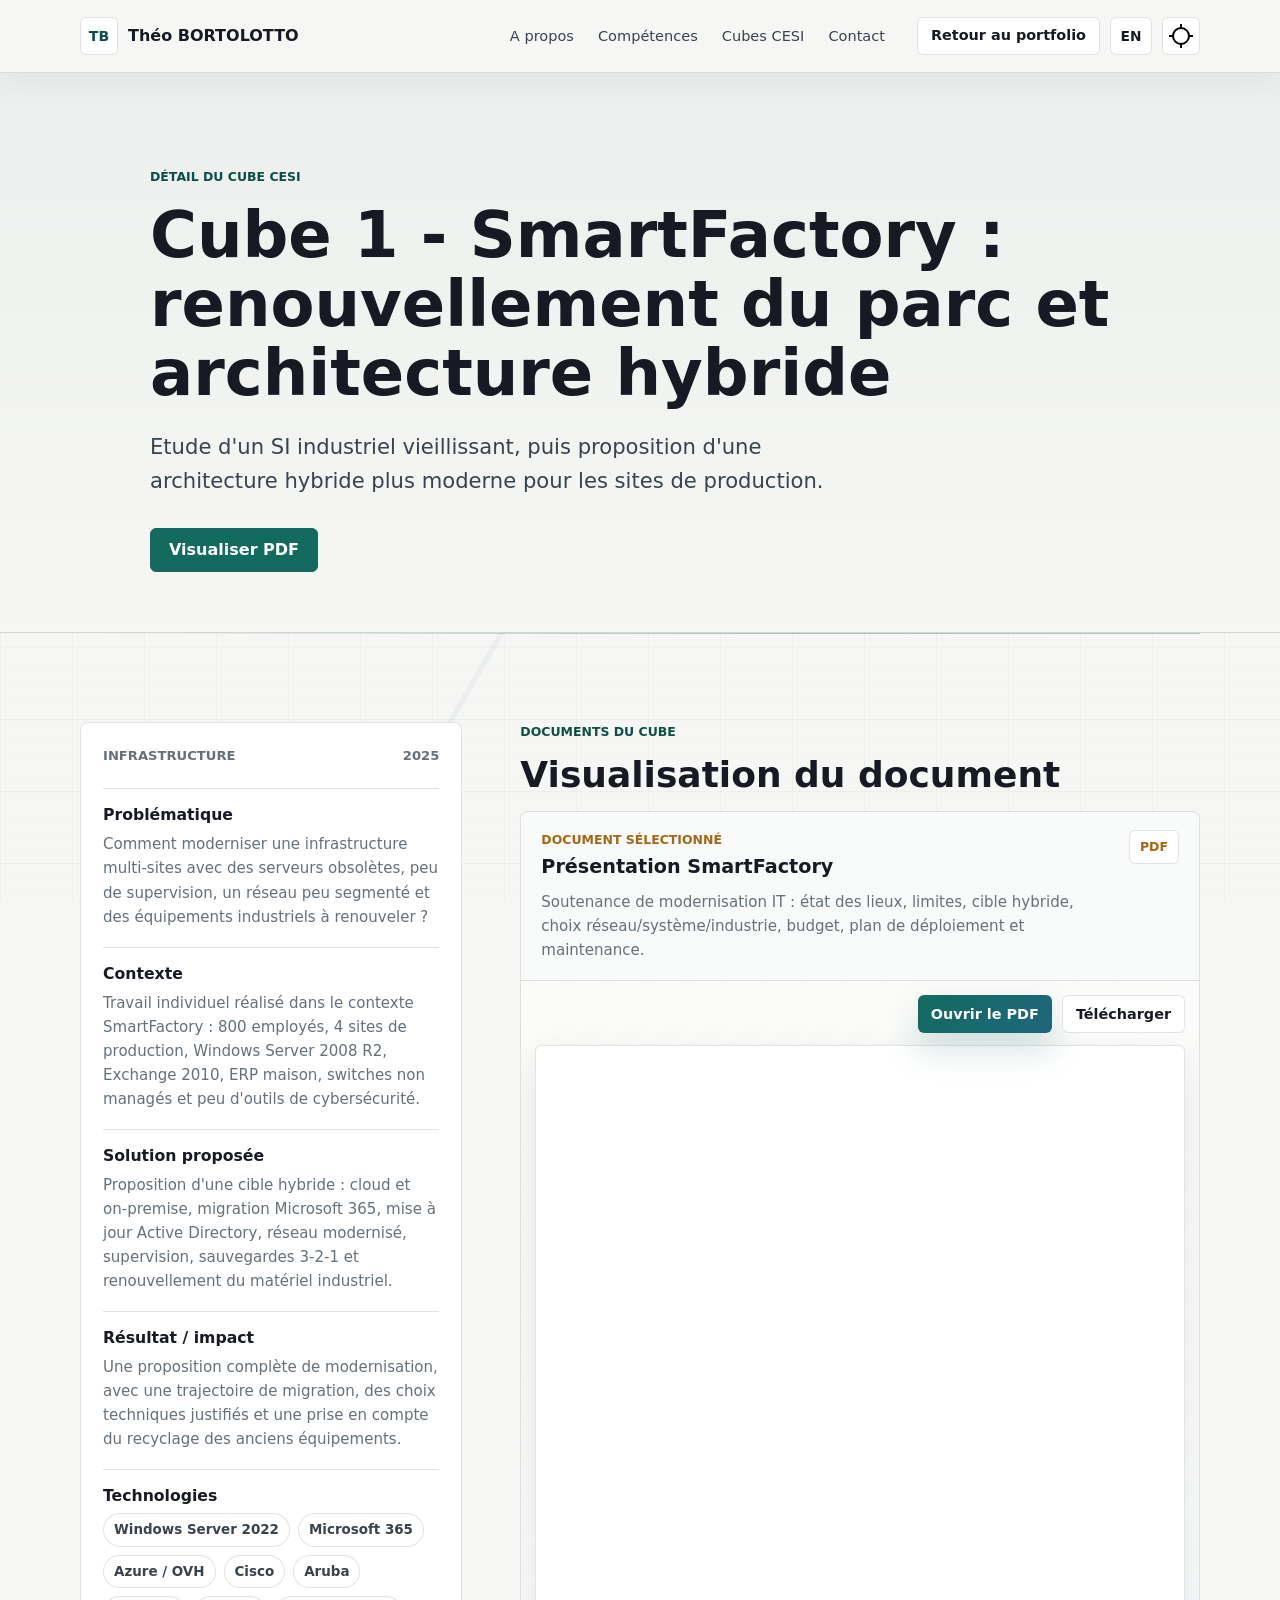
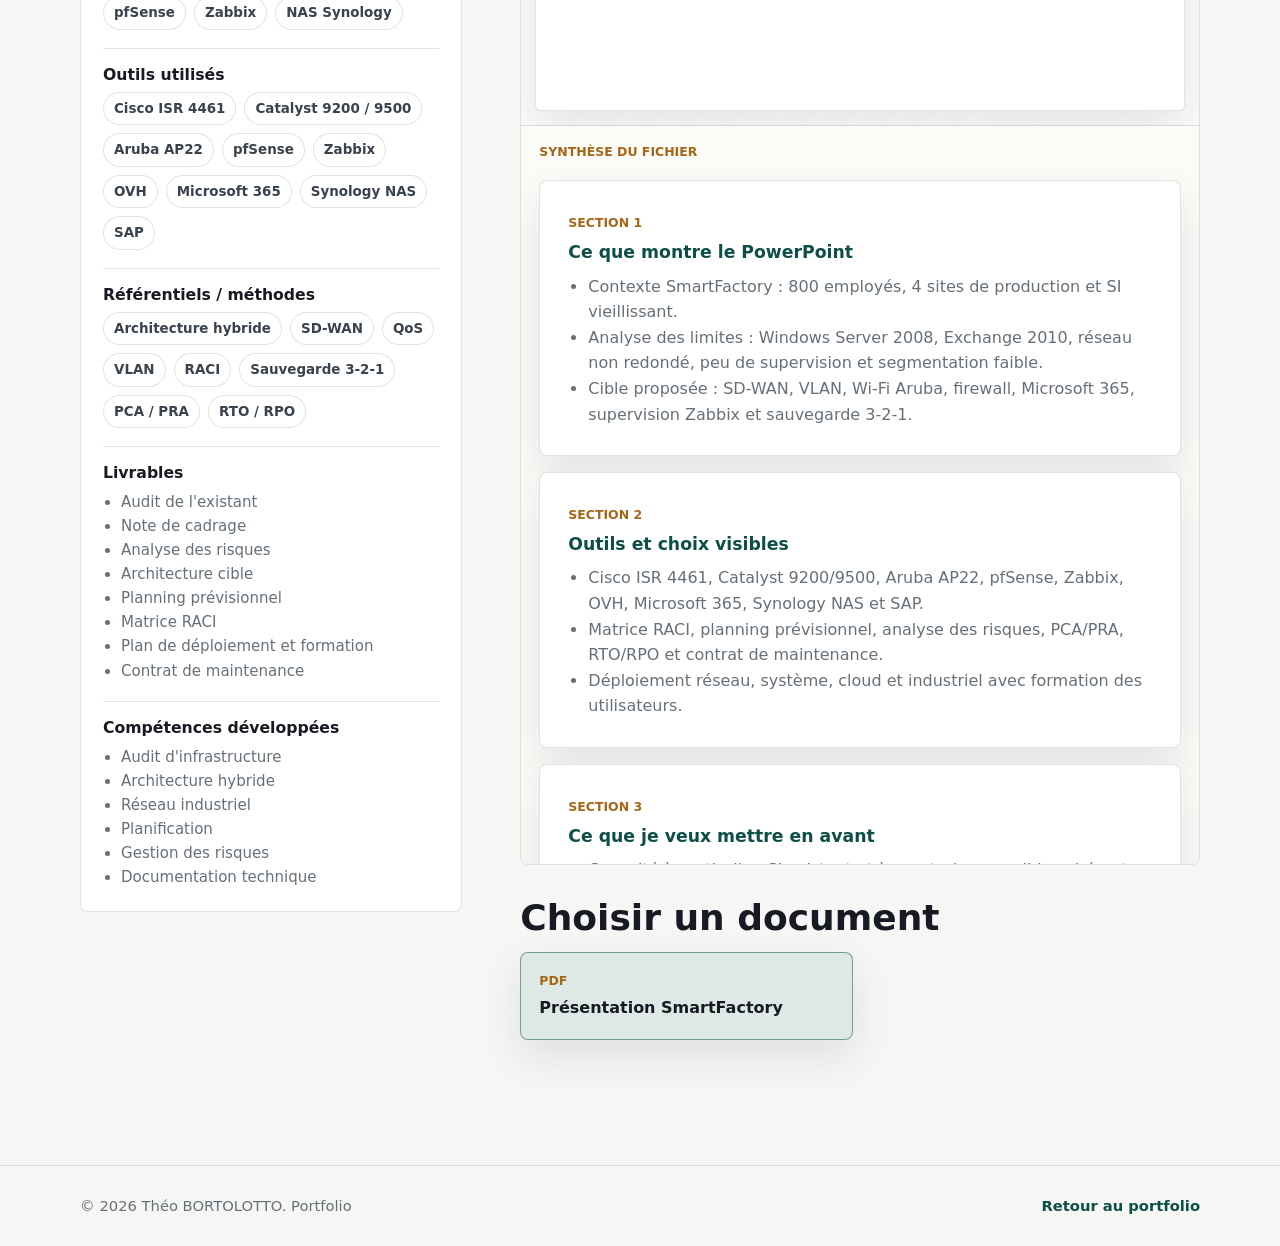
==== commit 36bfa451: "Mise à jour du portfolio" ====
--- a/cube.html
+++ b/cube.html
@@ -7,11 +7,28 @@
       name="description"
       content="Détail d'un Cube CESI de Théo BORTOLOTTO avec documents, livrables et aperçu du contenu."
     >
+    <meta property="og:type" content="website">
+    <meta property="og:locale" content="fr_FR">
+    <meta property="og:site_name" content="Portfolio Théo BORTOLOTTO">
+    <meta property="og:title" content="Cube CESI | Théo BORTOLOTTO">
+    <meta property="og:description" content="Détail d'un projet CESI : contexte, livrables, documents et compétences techniques.">
+    <meta property="og:url" content="https://yggdrasil57.github.io/portfolio/cube.html">
+    <meta property="og:image" content="https://yggdrasil57.github.io/portfolio/assets/social-preview.png">
+    <meta property="og:image:secure_url" content="https://yggdrasil57.github.io/portfolio/assets/social-preview.png">
+    <meta property="og:image:type" content="image/png">
+    <meta property="og:image:width" content="1200">
+    <meta property="og:image:height" content="630">
+    <meta property="og:image:alt" content="Portfolio de Théo BORTOLOTTO, administrateur systèmes et réseaux.">
+    <meta name="twitter:card" content="summary_large_image">
+    <meta name="twitter:title" content="Cube CESI | Théo BORTOLOTTO">
+    <meta name="twitter:description" content="Contexte, livrables, documents et compétences techniques.">
+    <meta name="twitter:image" content="https://yggdrasil57.github.io/portfolio/assets/social-preview.png">
     <meta http-equiv="Content-Security-Policy" content="default-src 'self'; base-uri 'self'; object-src 'none'; frame-src 'self'; img-src 'self' data:; script-src 'self'; style-src 'self'; form-action 'none'; upgrade-insecure-requests">
     <meta name="referrer" content="strict-origin-when-cross-origin">
     <meta http-equiv="Permissions-Policy" content="camera=(), microphone=(), geolocation=(), payment=()">
     <meta name="theme-color" content="#f7f8f7">
     <title>Cube CESI | Théo BORTOLOTTO</title>
+    <link rel="image_src" href="assets/social-preview.png">
     <link rel="icon" href="assets/profile-placeholder.svg" type="image/svg+xml">
     <link rel="stylesheet" href="styles.css">
     <script src="data.js" defer></script>
--- a/styles.css
+++ b/styles.css
@@ -2537,18 +2537,63 @@
 }
 
 .document-frame-wrap {
+  display: grid;
+  gap: 12px;
   min-height: min(74vh, 760px);
+  padding: 14px;
   border-bottom: 1px solid var(--line);
   background:
     linear-gradient(135deg, var(--surface-strong), color-mix(in srgb, var(--surface) 84%, var(--blue-soft))),
     var(--surface-strong);
 }
 
+.document-file-actions {
+  display: flex;
+  flex-wrap: wrap;
+  gap: 10px;
+  align-items: center;
+  justify-content: flex-end;
+}
+
 .document-frame {
   display: block;
   width: 100%;
   min-height: min(74vh, 760px);
-  border: 0;
+  overflow: hidden;
+  border: 1px solid var(--line);
+  border-radius: var(--radius-sm);
+  box-shadow: var(--shadow-soft);
+}
+
+.document-open-panel {
+  display: grid;
+  gap: 18px;
+  min-height: 220px;
+  align-content: center;
+  padding: clamp(22px, 5vw, 42px);
+  border-bottom: 1px solid var(--line);
+  background:
+    linear-gradient(135deg, color-mix(in srgb, var(--accent-soft) 74%, transparent), transparent 68%),
+    var(--surface-strong);
+}
+
+.document-open-panel p {
+  max-width: 620px;
+  margin: 0;
+  color: var(--muted-strong);
+  font-size: 1rem;
+}
+
+.document-open-panel .document-file-actions {
+  justify-content: flex-start;
+}
+
+.document-open-panel .btn,
+.document-file-actions .btn {
+  text-align: center;
+}
+
+.document-frame {
   background: #ffffff;
 }
 
@@ -3111,6 +3156,17 @@
     overflow-wrap: anywhere;
   }
 
+  .cube-detail-hero h1 {
+    max-width: 100%;
+    font-size: clamp(1.9rem, 7.8vw, 2.4rem);
+    overflow-wrap: anywhere;
+    word-break: break-word;
+  }
+
+  .cube-detail-hero .hero-lead {
+    overflow-wrap: anywhere;
+  }
+
   .nav-actions {
     gap: 6px;
   }
@@ -3167,6 +3223,18 @@
     min-height: 520px;
   }
 
+  .document-file-actions {
+    justify-content: stretch;
+  }
+
+  .document-file-actions .btn {
+    flex: 1 1 180px;
+  }
+
+  .document-open-panel {
+    min-height: 220px;
+  }
+
   .internal-viewer-header {
     flex-direction: column;
   }
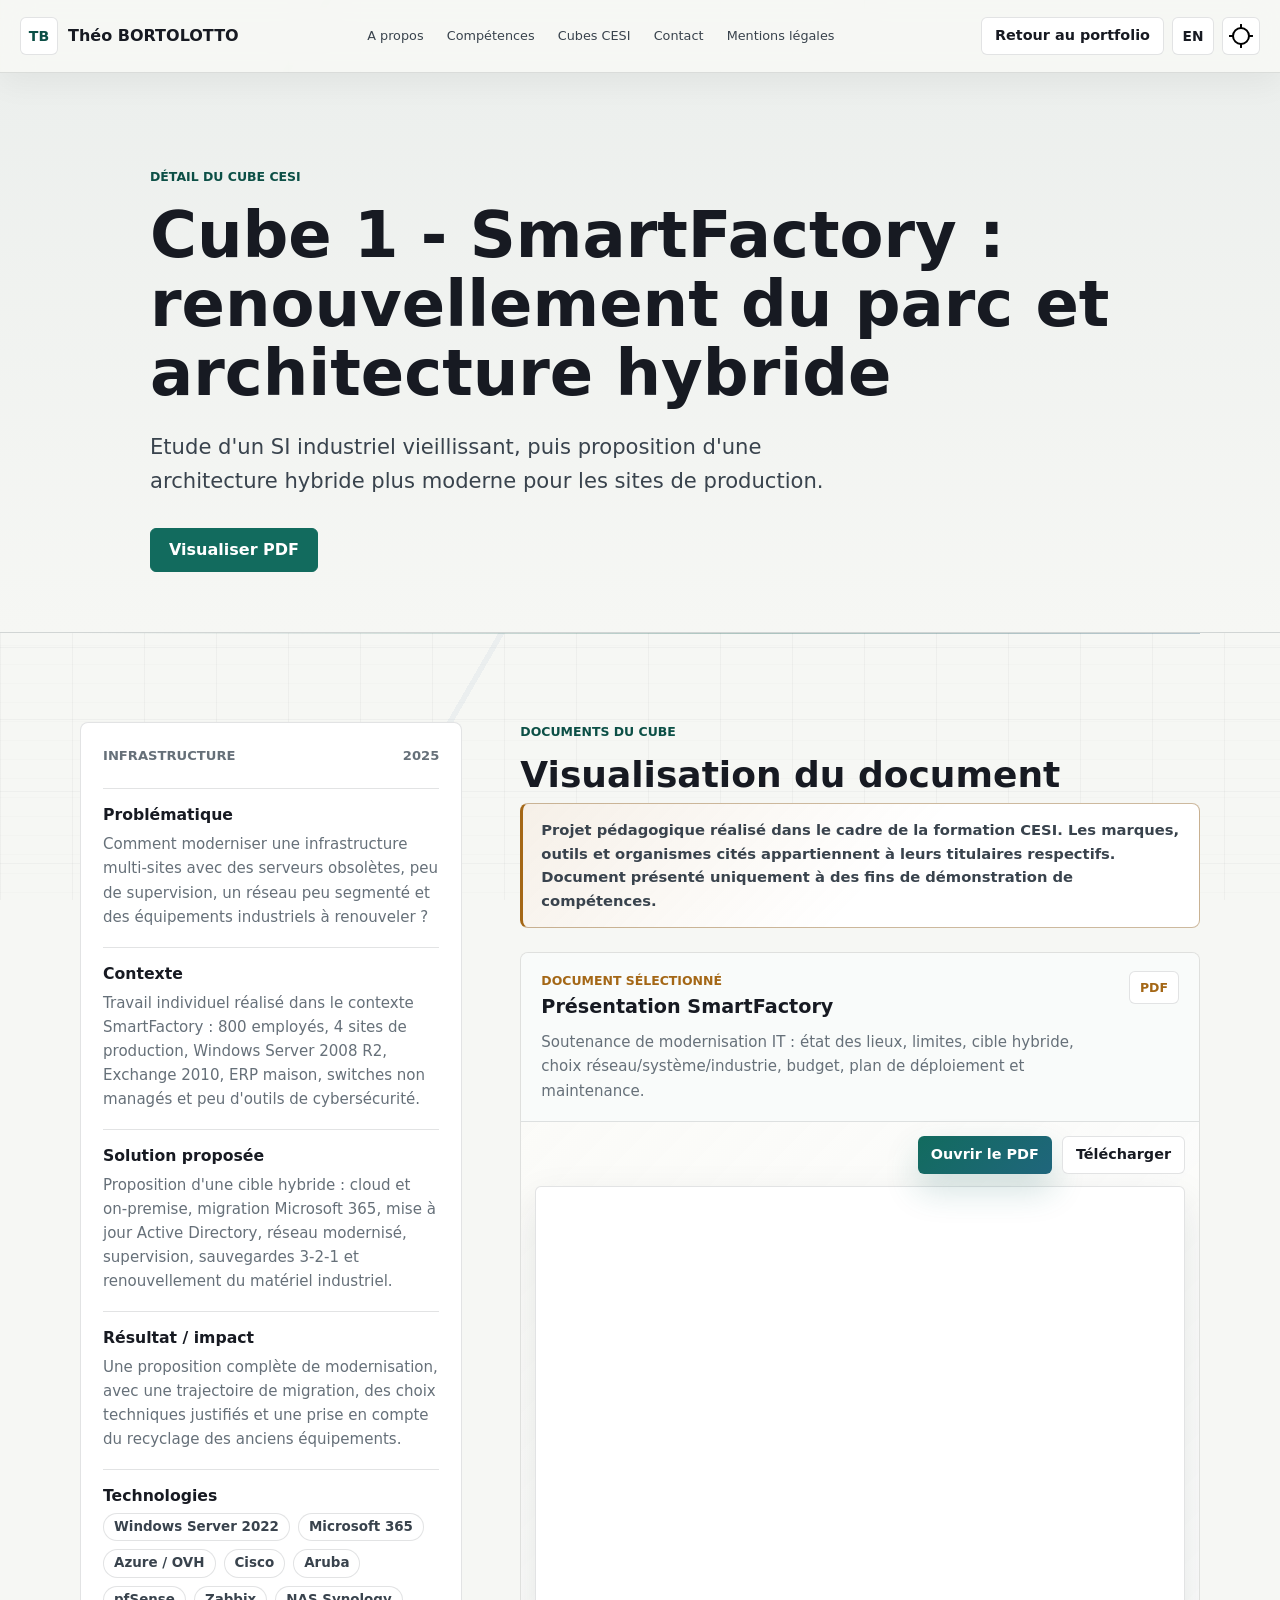
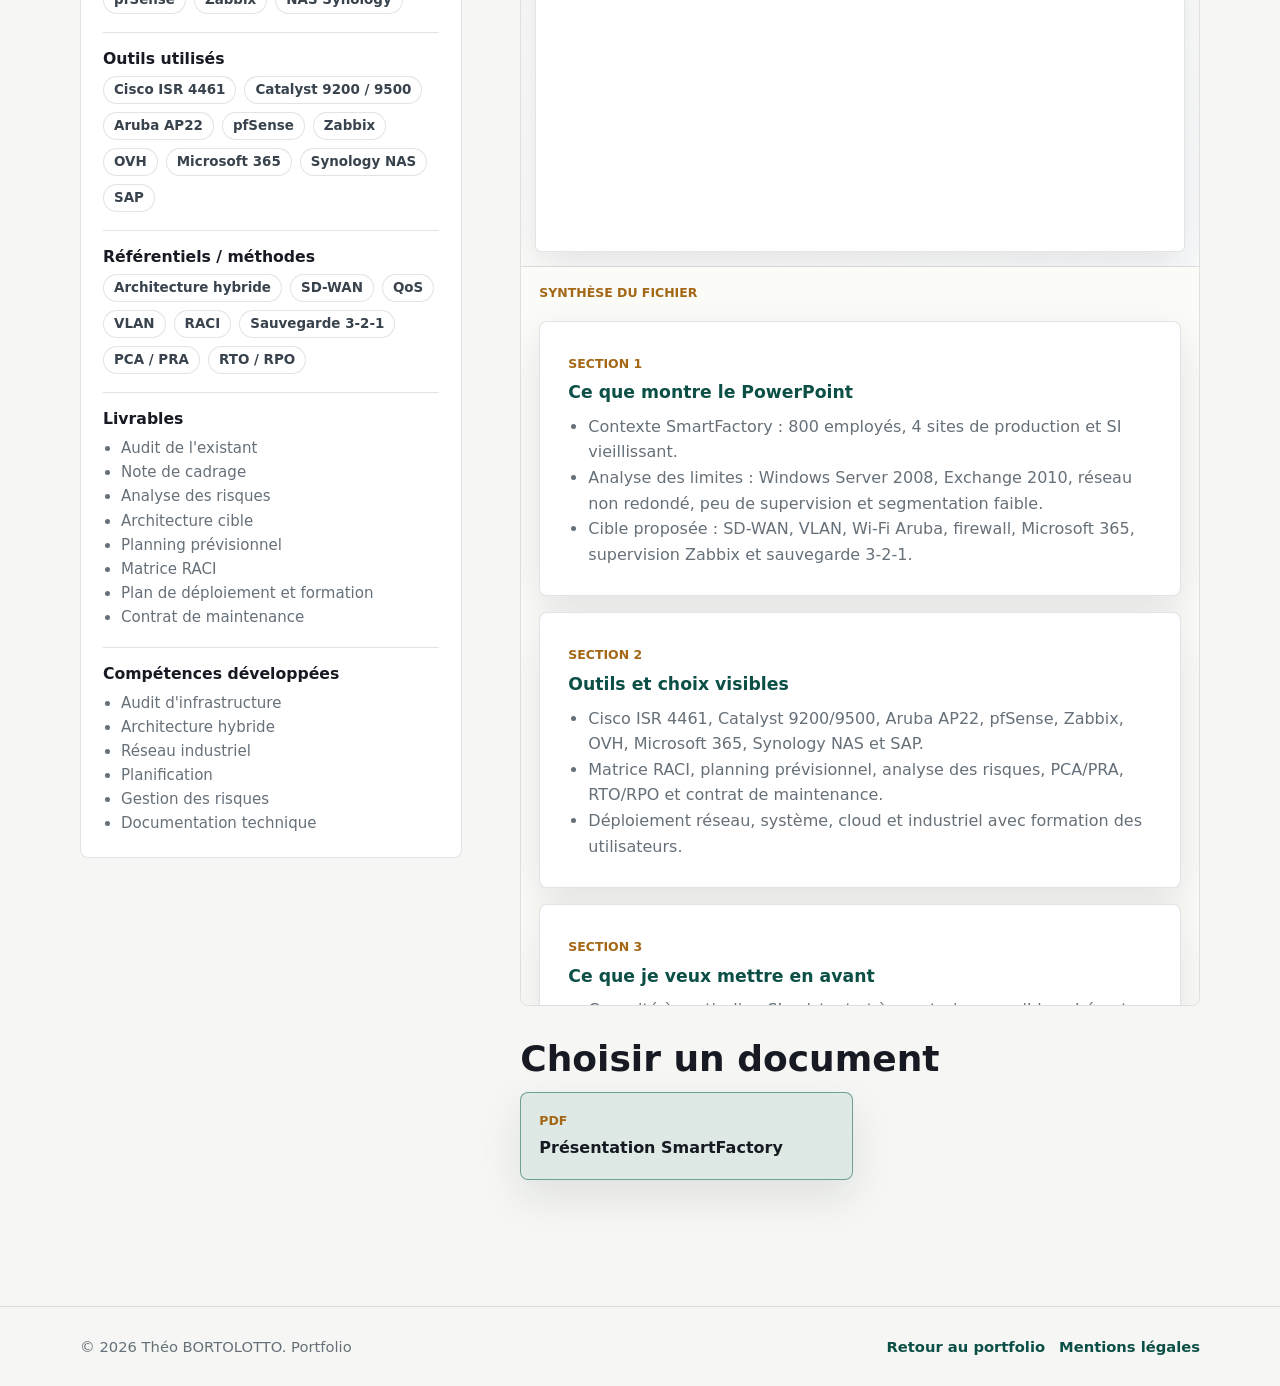
==== commit 8d17600a: "Mise à jour du portfolio" ====
--- a/cube.html
+++ b/cube.html
@@ -49,6 +49,7 @@
           <a href="index.html#competences" data-i18n="navSkills">Compétences</a>
           <a href="index.html#cubes" data-i18n="navCubes">Cubes CESI</a>
           <a href="index.html#contact" data-i18n="navContact">Contact</a>
+          <a href="mentions-legales.html" data-i18n="legalLink">Mentions légales</a>
         </div>
 
         <div class="nav-actions">
@@ -98,6 +99,9 @@
                   <h2 id="document-viewer-title" data-i18n="cubeViewerTitle">Visualisation du document</h2>
                 </div>
               </div>
+              <p class="legal-note legal-note-compact" data-i18n="cesiDisclaimer">
+                Projet pédagogique réalisé dans le cadre de la formation CESI. Les marques, outils et organismes cités appartiennent à leurs titulaires respectifs. Document présenté uniquement à des fins de démonstration de compétences.
+              </p>
               <div class="document-viewer" id="document-viewer"></div>
             </section>
 
@@ -115,7 +119,10 @@
     <footer class="site-footer">
       <div class="container footer-inner">
         <p>© <span data-current-year></span> <span data-profile="name">Théo BORTOLOTTO</span>. <span data-i18n="footerSuffix">Portfolio</span></p>
-        <a href="index.html#cubes" data-i18n="cubePageBack">Retour au portfolio</a>
+        <div class="footer-links">
+          <a href="index.html#cubes" data-i18n="cubePageBack">Retour au portfolio</a>
+          <a href="mentions-legales.html" data-i18n="legalLink">Mentions légales</a>
+        </div>
       </div>
     </footer>
   </body>
--- a/styles.css
+++ b/styles.css
@@ -106,6 +106,7 @@
 .site-header,
 main,
 .site-footer,
+.section-nav,
 .back-to-top,
 .cube-dialog {
   position: relative;
@@ -141,6 +142,10 @@
 .container {
   width: var(--container);
   margin-inline: auto;
+}
+
+.site-header .container {
+  width: min(1680px, calc(100% - 40px));
 }
 
 .skip-link {
@@ -190,10 +195,11 @@
 }
 
 .nav {
-  display: flex;
+  display: grid;
+  grid-template-columns: max-content minmax(0, 1fr) auto;
   align-items: center;
   min-height: var(--header-height);
-  gap: clamp(12px, 2vw, 22px);
+  column-gap: clamp(28px, 3.4vw, 52px);
 }
 
 .brand,
@@ -202,6 +208,7 @@
 .hero-actions,
 .project-links,
 .footer-inner,
+.footer-links,
 .contact-links,
 .tag-row,
 .skill-tags,
@@ -212,6 +219,7 @@
 }
 
 .brand {
+  flex: 0 0 auto;
   gap: 10px;
   font-weight: 750;
 }
@@ -256,18 +264,23 @@
 }
 
 .nav-panel {
-  justify-content: flex-end;
-  flex-wrap: wrap;
-  margin-left: auto;
-  gap: 4px;
+  justify-content: center;
+  flex: 1 1 auto;
+  flex-wrap: nowrap;
+  margin-left: 0;
+  min-width: 0;
+  gap: clamp(6px, 0.72vw, 13px);
 }
 
 .nav-panel a {
   position: relative;
-  padding: 9px 10px;
+  flex: 0 0 auto;
+  padding: 8px 7px;
   border-radius: var(--radius-sm);
   color: var(--muted-strong);
-  font-size: 0.91rem;
+  font-size: clamp(0.8rem, 0.74vw, 0.9rem);
+  line-height: 1;
+  white-space: nowrap;
   transition: color 160ms ease, background 160ms ease;
 }
 
@@ -301,7 +314,7 @@
 .nav-actions {
   flex: 0 0 auto;
   justify-content: flex-end;
-  gap: 10px;
+  gap: 8px;
 }
 
 .nav-toggle {
@@ -402,15 +415,19 @@
 
 .icon-button {
   position: relative;
+  z-index: 2;
   display: grid;
   width: 38px;
   height: 38px;
   place-items: center;
   border: 1px solid var(--line);
   background: var(--surface);
+  touch-action: manipulation;
 }
 
 .language-toggle {
+  position: relative;
+  z-index: 2;
   display: grid;
   min-width: 42px;
   height: 38px;
@@ -420,6 +437,7 @@
   color: var(--text);
   font-size: 0.86rem;
   font-weight: 850;
+  touch-action: manipulation;
 }
 
 .language-toggle:hover,
@@ -523,11 +541,12 @@
 h3 {
   line-height: 1.08;
   letter-spacing: 0;
+  overflow-wrap: normal;
 }
 
 h1 {
   margin-bottom: 22px;
-  font-size: clamp(2.7rem, 5.7vw, 5.2rem);
+  font-size: clamp(2.55rem, 5.25vw, 5.05rem);
   max-width: 950px;
 }
 
@@ -535,7 +554,7 @@
   display: block;
 }
 
-h1 span:first-child {
+h1 .hero-name {
   width: fit-content;
   color: transparent;
   background:
@@ -546,7 +565,17 @@
   animation: titleFlow 9s ease-in-out infinite;
 }
 
-h1 span:last-child {
+h1 .hero-name span {
+  width: max-content;
+  max-width: 100%;
+  white-space: nowrap;
+}
+
+h1 .hero-last-name {
+  font-size: clamp(2.35rem, 5.05vw, 4.95rem);
+}
+
+h1 > span:last-child {
   color: var(--muted);
   font-size: clamp(1.5rem, 3.2vw, 2.8rem);
   font-weight: 650;
@@ -704,6 +733,362 @@
   font-size: 0.9rem;
 }
 
+html.has-page-routing .page-section.is-active-page {
+  animation: pageEntrance 520ms cubic-bezier(0.19, 1, 0.22, 1) both;
+}
+
+html.has-page-routing .content-page.is-active-page {
+  min-height: calc(100svh - var(--header-height) - 84px);
+}
+
+.portal-section {
+  overflow: hidden;
+  padding-top: clamp(40px, 5vw, 72px);
+  background:
+    linear-gradient(120deg, color-mix(in srgb, var(--surface) 78%, transparent), transparent 58%),
+    color-mix(in srgb, var(--bg-soft) 54%, transparent);
+}
+
+.portal-layout {
+  display: block;
+}
+
+.route-grid {
+  display: grid;
+  grid-template-columns: repeat(3, minmax(0, 1fr));
+  gap: 14px;
+  max-width: 1120px;
+  margin-inline: auto;
+}
+
+.route-card {
+  --route-color: var(--accent);
+  --route-soft: var(--accent-soft);
+  position: relative;
+  overflow: hidden;
+  isolation: isolate;
+  display: grid;
+  grid-template-columns: 38px 44px minmax(0, 1fr) 26px;
+  gap: 12px;
+  align-items: center;
+  min-height: 152px;
+  padding: clamp(16px, 2vw, 20px);
+  border: 1px solid var(--line);
+  border-radius: var(--radius);
+  background:
+    radial-gradient(260px circle at var(--mx, 50%) var(--my, 0%), color-mix(in srgb, var(--route-color) 16%, transparent), transparent 58%),
+    linear-gradient(135deg, color-mix(in srgb, var(--surface) 92%, transparent), color-mix(in srgb, var(--surface-strong) 94%, transparent)),
+    var(--surface);
+  box-shadow: 0 12px 32px rgba(24, 31, 38, 0.07);
+  transition: transform 220ms ease, border-color 220ms ease, box-shadow 220ms ease, background 220ms ease;
+}
+
+.route-card[data-route-tone="blue"] {
+  --route-color: var(--blue);
+  --route-soft: var(--blue-soft);
+}
+
+.route-card[data-route-tone="gold"] {
+  --route-color: var(--gold);
+  --route-soft: var(--gold-soft);
+}
+
+.route-card[data-route-tone="coral"] {
+  --route-color: var(--coral);
+  --route-soft: var(--coral-soft);
+}
+
+.route-card::before {
+  position: absolute;
+  inset: 0 auto 0 0;
+  width: 3px;
+  content: "";
+  background: linear-gradient(180deg, var(--route-color), color-mix(in srgb, var(--route-color) 32%, transparent), var(--route-color)) 0 0 / 100% 180%;
+  animation: routeTrace 5.8s ease-in-out infinite;
+}
+
+.route-card::after {
+  position: absolute;
+  right: 18px;
+  bottom: 14px;
+  z-index: -1;
+  width: 120px;
+  height: 120px;
+  content: "";
+  border: 1px solid color-mix(in srgb, var(--route-color) 24%, transparent);
+  border-radius: 50%;
+  opacity: 0.28;
+  transform: translate(32%, 38%);
+}
+
+.route-card:hover,
+.route-card:focus-visible,
+.route-card.is-active {
+  transform: translateY(-5px);
+  border-color: color-mix(in srgb, var(--route-color) 52%, var(--line));
+  box-shadow: 0 22px 48px rgba(24, 31, 38, 0.13);
+}
+
+.route-index {
+  display: grid;
+  width: 38px;
+  height: 38px;
+  place-items: center;
+  border: 1px solid color-mix(in srgb, var(--route-color) 42%, var(--line));
+  border-radius: var(--radius-sm);
+  background: var(--route-soft);
+  color: var(--route-color);
+  font-size: 0.84rem;
+  font-weight: 900;
+}
+
+.route-glyph {
+  position: relative;
+  overflow: hidden;
+  display: grid;
+  width: 44px;
+  height: 44px;
+  place-items: center;
+  border: 1px solid color-mix(in srgb, var(--route-color) 38%, var(--line));
+  border-radius: var(--radius-sm);
+  background:
+    linear-gradient(135deg, color-mix(in srgb, var(--route-color) 13%, transparent), transparent),
+    var(--surface);
+}
+
+.route-glyph::before,
+.route-glyph::after {
+  position: absolute;
+  top: 50%;
+  left: 50%;
+  content: "";
+  border-radius: 999px;
+  background: var(--route-color);
+  transform: translate(-50%, -50%);
+}
+
+.route-glyph-about::before {
+  top: 13px;
+  width: 14px;
+  height: 14px;
+}
+
+.route-glyph-about::after {
+  top: 29px;
+  width: 22px;
+  height: 11px;
+  border-radius: 12px 12px 5px 5px;
+}
+
+.route-glyph-skills::before {
+  width: 24px;
+  height: 4px;
+  box-shadow: 0 -10px 0 var(--route-color), 0 10px 0 var(--route-color);
+}
+
+.route-glyph-skills::after {
+  width: 4px;
+  height: 28px;
+  background: color-mix(in srgb, var(--route-color) 42%, transparent);
+}
+
+.route-glyph-method::before {
+  top: 19px;
+  left: 19px;
+  width: 16px;
+  height: 16px;
+  border: 2px solid var(--route-color);
+  border-radius: 50%;
+  background: transparent;
+}
+
+.route-glyph-method::after {
+  top: 28px;
+  left: 28px;
+  width: 14px;
+  height: 3px;
+  transform: translate(-50%, -50%) rotate(45deg);
+}
+
+.route-glyph-cubes::before {
+  width: 18px;
+  height: 18px;
+  border: 2px solid var(--route-color);
+  border-radius: 5px;
+  background: transparent;
+  transform: translate(-50%, -50%) rotate(45deg);
+}
+
+.route-glyph-cubes::after {
+  width: 28px;
+  height: 2px;
+}
+
+.route-glyph-projects::before {
+  width: 10px;
+  height: 10px;
+  border-radius: 4px;
+  box-shadow: 14px 0 0 var(--route-color), 0 14px 0 var(--route-color), 14px 14px 0 var(--route-color);
+  transform: translate(-12px, -12px);
+}
+
+.route-glyph-projects::after {
+  display: none;
+}
+
+.route-glyph-path::before {
+  width: 3px;
+  height: 26px;
+}
+
+.route-glyph-path::after {
+  width: 16px;
+  height: 28px;
+  background:
+    radial-gradient(circle at 50% 5px, var(--route-color) 0 5px, transparent 5.5px),
+    radial-gradient(circle at 50% 14px, var(--route-color) 0 5px, transparent 5.5px),
+    radial-gradient(circle at 50% 23px, var(--route-color) 0 5px, transparent 5.5px);
+}
+
+.route-glyph-contact::before {
+  top: 54%;
+  width: 25px;
+  height: 18px;
+  border: 2px solid var(--route-color);
+  border-radius: 5px;
+  background: transparent;
+}
+
+.route-glyph-contact::after {
+  top: 34%;
+  left: 42%;
+  width: 10px;
+  height: 7px;
+  border: 2px solid var(--route-color);
+  border-bottom: 0;
+  border-radius: 4px 4px 0 0;
+  background: transparent;
+  transform: translate(-50%, -50%);
+}
+
+.route-index,
+.route-glyph {
+  align-self: center;
+  justify-self: center;
+}
+
+.route-glyph::before {
+  top: 50%;
+  left: 50%;
+  width: 24px;
+  height: 24px;
+  border: 0;
+  border-radius: 0;
+  background: var(--route-color);
+  box-shadow: none;
+  transform: translate(-50%, -50%);
+  -webkit-mask: var(--route-mask) center / contain no-repeat;
+  mask: var(--route-mask) center / contain no-repeat;
+}
+
+.route-glyph::after {
+  display: none;
+}
+
+.route-glyph-about {
+  --route-mask: url("data:image/svg+xml,%3Csvg xmlns='http://www.w3.org/2000/svg' viewBox='0 0 24 24' fill='none' stroke='black' stroke-width='2.2' stroke-linecap='round' stroke-linejoin='round'%3E%3Ccircle cx='12' cy='7' r='4'/%3E%3Cpath d='M4 21v-2a4 4 0 0 1 4-4h8a4 4 0 0 1 4 4v2'/%3E%3C/svg%3E");
+}
+
+.route-glyph-contribution {
+  --route-mask: url("data:image/svg+xml,%3Csvg xmlns='http://www.w3.org/2000/svg' viewBox='0 0 24 24' fill='none' stroke='black' stroke-width='2.2' stroke-linecap='round' stroke-linejoin='round'%3E%3Cpath d='M12 3l2.4 5 5.6.8-4 3.9.9 5.5L12 15.6l-4.9 2.6.9-5.5-4-3.9 5.6-.8L12 3z'/%3E%3C/svg%3E");
+}
+
+.route-glyph-skills {
+  --route-mask: url("data:image/svg+xml,%3Csvg xmlns='http://www.w3.org/2000/svg' viewBox='0 0 24 24' fill='none' stroke='black' stroke-width='2.2' stroke-linecap='round'%3E%3Cline x1='8' y1='6' x2='20' y2='6'/%3E%3Cline x1='8' y1='12' x2='20' y2='12'/%3E%3Cline x1='8' y1='18' x2='20' y2='18'/%3E%3Ccircle cx='4' cy='6' r='1.8' fill='black' stroke='none'/%3E%3Ccircle cx='4' cy='12' r='1.8' fill='black' stroke='none'/%3E%3Ccircle cx='4' cy='18' r='1.8' fill='black' stroke='none'/%3E%3C/svg%3E");
+}
+
+.route-glyph-method {
+  --route-mask: url("data:image/svg+xml,%3Csvg xmlns='http://www.w3.org/2000/svg' viewBox='0 0 24 24' fill='none' stroke='black' stroke-width='2.2' stroke-linecap='round' stroke-linejoin='round'%3E%3Ccircle cx='11' cy='11' r='7'/%3E%3Cline x1='16.5' y1='16.5' x2='21' y2='21'/%3E%3C/svg%3E");
+}
+
+.route-glyph-cubes {
+  --route-mask: url("data:image/svg+xml,%3Csvg xmlns='http://www.w3.org/2000/svg' viewBox='0 0 24 24' fill='none' stroke='black' stroke-width='2.2' stroke-linecap='round' stroke-linejoin='round'%3E%3Cpath d='M12 3l9 9-9 9-9-9 9-9z'/%3E%3Cline x1='3' y1='12' x2='21' y2='12'/%3E%3C/svg%3E");
+}
+
+.route-glyph-projects {
+  --route-mask: url("data:image/svg+xml,%3Csvg xmlns='http://www.w3.org/2000/svg' viewBox='0 0 24 24' fill='black'%3E%3Crect x='4' y='4' width='6' height='6' rx='1.5'/%3E%3Crect x='14' y='4' width='6' height='6' rx='1.5'/%3E%3Crect x='4' y='14' width='6' height='6' rx='1.5'/%3E%3Crect x='14' y='14' width='6' height='6' rx='1.5'/%3E%3C/svg%3E");
+}
+
+.route-glyph-path {
+  --route-mask: url("data:image/svg+xml,%3Csvg xmlns='http://www.w3.org/2000/svg' viewBox='0 0 24 24' fill='black'%3E%3Crect x='10.8' y='4' width='2.4' height='16' rx='1.2'/%3E%3Ccircle cx='12' cy='5' r='2.7'/%3E%3Ccircle cx='12' cy='12' r='2.7'/%3E%3Ccircle cx='12' cy='19' r='2.7'/%3E%3C/svg%3E");
+}
+
+.route-glyph-contact {
+  --route-mask: url("data:image/svg+xml,%3Csvg xmlns='http://www.w3.org/2000/svg' viewBox='0 0 24 24' fill='none' stroke='black' stroke-width='2.2' stroke-linecap='round' stroke-linejoin='round'%3E%3Cpath d='M3 7a2 2 0 0 1 2-2h4l2 2h8a2 2 0 0 1 2 2v8a2 2 0 0 1-2 2H5a2 2 0 0 1-2-2V7z'/%3E%3C/svg%3E");
+}
+
+.route-glyph-legal {
+  --route-mask: url("data:image/svg+xml,%3Csvg xmlns='http://www.w3.org/2000/svg' viewBox='0 0 24 24' fill='none' stroke='black' stroke-width='2.2' stroke-linecap='round' stroke-linejoin='round'%3E%3Cpath d='M7 3h7l5 5v13H7z'/%3E%3Cpath d='M14 3v5h5'/%3E%3Cpath d='M10 13h6M10 17h6M10 9h1'/%3E%3C/svg%3E");
+}
+
+.route-body {
+  display: grid;
+  gap: 7px;
+  min-width: 0;
+}
+
+.route-body strong {
+  color: var(--text);
+  font-size: 1.02rem;
+  line-height: 1.18;
+}
+
+.route-body span {
+  color: var(--muted);
+  font-size: 0.92rem;
+  line-height: 1.45;
+}
+
+.route-body em {
+  width: fit-content;
+  max-width: 100%;
+  padding: 3px 8px;
+  border: 1px solid color-mix(in srgb, var(--route-color) 34%, var(--line));
+  border-radius: 999px;
+  background: var(--route-soft);
+  color: var(--route-color);
+  font-size: 0.75rem;
+  font-style: normal;
+  font-weight: 850;
+}
+
+.route-body strong,
+.route-body span,
+.route-body em {
+  overflow-wrap: anywhere;
+}
+
+.route-arrow {
+  justify-self: end;
+  width: 14px;
+  height: 14px;
+  border-top: 2px solid var(--route-color);
+  border-right: 2px solid var(--route-color);
+  opacity: 0.82;
+  transform: rotate(45deg);
+  transition: transform 220ms ease, opacity 220ms ease;
+}
+
+.route-card:hover .route-arrow,
+.route-card:focus-visible .route-arrow {
+  opacity: 1;
+  transform: translateX(3px) rotate(45deg);
+}
+
+.route-card-contact {
+  grid-column: auto;
+}
+
 .hero-visual {
   min-width: 0;
 }
@@ -1380,6 +1765,7 @@
 
 .section-heading {
   position: relative;
+  min-width: 0;
   max-width: 760px;
   margin-bottom: clamp(32px, 5vw, 58px);
   padding-left: 18px;
@@ -1414,6 +1800,7 @@
   max-width: 680px;
   color: var(--muted);
   font-size: 1.04rem;
+  overflow-wrap: anywhere;
 }
 
 .section-heading.narrow {
@@ -1450,6 +1837,11 @@
 .tag {
   display: inline-flex;
   align-items: center;
+  max-width: 100%;
+  min-width: 0;
+  overflow-wrap: anywhere;
+  white-space: normal;
+  line-height: 1.2;
   min-height: 28px;
   padding: 5px 10px;
   border: 1px solid var(--line);
@@ -1548,6 +1940,146 @@
 
 .profile-panel strong {
   color: var(--text);
+}
+
+.contribution-grid {
+  display: grid;
+  grid-template-columns: repeat(4, minmax(0, 1fr));
+  gap: 18px;
+}
+
+.contribution-card {
+  --contribution-color: var(--accent);
+  --contribution-soft: var(--accent-soft);
+  position: relative;
+  overflow: hidden;
+  isolation: isolate;
+  display: grid;
+  grid-template-columns: minmax(0, 1fr);
+  grid-template-rows: auto minmax(0, 1fr);
+  gap: 20px;
+  min-width: 0;
+  min-height: 330px;
+  padding: clamp(20px, 2.8vw, 28px);
+  border: 1px solid var(--line);
+  border-radius: var(--radius);
+  background:
+    radial-gradient(280px circle at var(--mx, 50%) var(--my, 0%), color-mix(in srgb, var(--contribution-color) 15%, transparent), transparent 58%),
+    linear-gradient(145deg, color-mix(in srgb, var(--surface) 94%, transparent), color-mix(in srgb, var(--surface-strong) 96%, transparent)),
+    var(--surface);
+  box-shadow: 0 14px 34px rgba(24, 31, 38, 0.07);
+  transition: transform 220ms ease, border-color 220ms ease, box-shadow 220ms ease, background 220ms ease;
+}
+
+.contribution-card[data-contribution-tone="blue"] {
+  --contribution-color: var(--blue);
+  --contribution-soft: var(--blue-soft);
+}
+
+.contribution-card[data-contribution-tone="coral"] {
+  --contribution-color: var(--coral);
+  --contribution-soft: var(--coral-soft);
+}
+
+.contribution-card[data-contribution-tone="gold"] {
+  --contribution-color: var(--gold);
+  --contribution-soft: var(--gold-soft);
+}
+
+.contribution-card::before {
+  position: absolute;
+  top: 0;
+  right: 0;
+  left: 0;
+  height: 4px;
+  content: "";
+  background: linear-gradient(90deg, var(--contribution-color), color-mix(in srgb, var(--contribution-color) 36%, transparent));
+  transform: scaleX(0.42);
+  transform-origin: left;
+  transition: transform 260ms ease;
+}
+
+.contribution-card::after {
+  position: absolute;
+  inset: 0;
+  z-index: -1;
+  content: "";
+  background:
+    linear-gradient(115deg, transparent 0 36%, rgba(255, 255, 255, 0.18) 48%, transparent 60% 100%),
+    linear-gradient(180deg, transparent, color-mix(in srgb, var(--contribution-color) 7%, transparent));
+  opacity: 0;
+  transform: translateX(-78%);
+}
+
+.contribution-card:hover {
+  transform: translateY(-6px);
+  border-color: color-mix(in srgb, var(--contribution-color) 48%, var(--line));
+  box-shadow: var(--shadow-soft);
+}
+
+.contribution-card:hover::before {
+  transform: scaleX(1);
+}
+
+.contribution-card:hover::after {
+  opacity: 1;
+  animation: surfaceSheen 1.1s ease;
+}
+
+.contribution-icon {
+  position: relative;
+  display: grid;
+  width: 52px;
+  height: 52px;
+  place-items: center;
+  border: 1px solid color-mix(in srgb, var(--contribution-color) 42%, var(--line));
+  border-radius: var(--radius);
+  background:
+    linear-gradient(135deg, color-mix(in srgb, var(--contribution-color) 14%, transparent), transparent),
+    var(--surface);
+  color: var(--contribution-color);
+}
+
+.contribution-icon::before {
+  width: 26px;
+  height: 26px;
+  content: "";
+  background: currentColor;
+  -webkit-mask: var(--contribution-mask) center / contain no-repeat;
+  mask: var(--contribution-mask) center / contain no-repeat;
+}
+
+.contribution-icon-support {
+  --contribution-mask: url("data:image/svg+xml,%3Csvg xmlns='http://www.w3.org/2000/svg' viewBox='0 0 24 24' fill='none' stroke='black' stroke-width='2.2' stroke-linecap='round' stroke-linejoin='round'%3E%3Cpath d='M4 13a8 8 0 0 1 16 0'/%3E%3Cpath d='M4 13v3a2 2 0 0 0 2 2h1v-7H6a2 2 0 0 0-2 2z'/%3E%3Cpath d='M20 13v3a2 2 0 0 1-2 2h-1v-7h1a2 2 0 0 1 2 2z'/%3E%3Cpath d='M17 18a5 5 0 0 1-5 3h-1'/%3E%3C/svg%3E");
+}
+
+.contribution-icon-infrastructure {
+  --contribution-mask: url("data:image/svg+xml,%3Csvg xmlns='http://www.w3.org/2000/svg' viewBox='0 0 24 24' fill='none' stroke='black' stroke-width='2.2' stroke-linecap='round' stroke-linejoin='round'%3E%3Crect x='4' y='4' width='16' height='5' rx='1.5'/%3E%3Crect x='4' y='15' width='16' height='5' rx='1.5'/%3E%3Cpath d='M7 9v6M17 9v6M8 6.5h.01M8 17.5h.01'/%3E%3C/svg%3E");
+}
+
+.contribution-icon-security {
+  --contribution-mask: url("data:image/svg+xml,%3Csvg xmlns='http://www.w3.org/2000/svg' viewBox='0 0 24 24' fill='none' stroke='black' stroke-width='2.2' stroke-linecap='round' stroke-linejoin='round'%3E%3Cpath d='M12 3l7 3v5c0 4.8-2.8 8.2-7 10-4.2-1.8-7-5.2-7-10V6l7-3z'/%3E%3Cpath d='M9.5 12l1.8 1.8L15 10'/%3E%3C/svg%3E");
+}
+
+.contribution-icon-project {
+  --contribution-mask: url("data:image/svg+xml,%3Csvg xmlns='http://www.w3.org/2000/svg' viewBox='0 0 24 24' fill='none' stroke='black' stroke-width='2.2' stroke-linecap='round' stroke-linejoin='round'%3E%3Cpath d='M4 5h16M4 12h10M4 19h7'/%3E%3Cpath d='M17 15l3 3-3 3'/%3E%3C/svg%3E");
+}
+
+.contribution-card h3 {
+  margin-bottom: 12px;
+  color: var(--text);
+  font-size: clamp(1.08rem, 1.8vw, 1.32rem);
+}
+
+.contribution-card > div {
+  min-width: 0;
+}
+
+.contribution-card p {
+  margin: 0;
+  color: var(--muted);
+  font-size: 0.95rem;
+  overflow-wrap: anywhere;
 }
 
 .skills-grid {
@@ -1835,6 +2367,25 @@
   font-weight: 700;
 }
 
+.legal-note {
+  position: relative;
+  margin: 18px 0 24px;
+  padding: 14px 16px 14px 18px;
+  border: 1px solid color-mix(in srgb, var(--gold) 34%, var(--line));
+  border-left: 3px solid var(--gold);
+  border-radius: var(--radius);
+  background:
+    linear-gradient(135deg, color-mix(in srgb, var(--gold) 10%, transparent), transparent 54%),
+    var(--surface);
+  color: var(--muted-strong);
+  font-size: 0.92rem;
+  font-weight: 650;
+}
+
+.legal-note-compact {
+  margin-top: -8px;
+}
+
 .filter-button {
   min-height: 40px;
   padding: 0 14px;
@@ -1998,12 +2549,16 @@
 .projects-grid {
   display: grid;
   grid-template-columns: repeat(3, minmax(0, 1fr));
+  grid-auto-rows: 1fr;
+  align-items: stretch;
   gap: 18px;
 }
 
 .project-card {
   display: flex;
+  min-width: 0;
   min-height: 310px;
+  height: 100%;
   flex-direction: column;
   padding: 26px;
   background:
@@ -2014,6 +2569,13 @@
 .project-card h3 {
   margin-bottom: 14px;
   font-size: 1.35rem;
+  overflow-wrap: anywhere;
+  word-break: break-word;
+}
+
+.project-card > .tag-row {
+  margin-top: 18px;
+  min-width: 0;
 }
 
 .project-links {
@@ -2263,8 +2825,207 @@
   font-size: 0.92rem;
 }
 
+.footer-links {
+  flex-wrap: wrap;
+  justify-content: flex-end;
+  gap: 14px;
+}
+
 .footer-inner p {
   margin-bottom: 0;
+}
+
+.section-nav {
+  position: fixed;
+  inset: 0;
+  z-index: 38;
+  pointer-events: none;
+  animation: sectionNavIn 700ms cubic-bezier(0.19, 1, 0.22, 1) 220ms both;
+}
+
+.section-nav[hidden] {
+  display: none;
+}
+
+.section-nav-button {
+  position: absolute;
+  top: 50%;
+  display: grid;
+  width: 50px;
+  height: 50px;
+  place-items: center;
+  border: 1px solid color-mix(in srgb, var(--accent) 32%, var(--line));
+  border-radius: 999px;
+  background:
+    linear-gradient(135deg, color-mix(in srgb, var(--surface) 82%, transparent), color-mix(in srgb, var(--surface-strong) 82%, transparent)),
+    var(--surface);
+  color: var(--accent-strong);
+  box-shadow: 0 18px 42px rgba(24, 31, 38, 0.13);
+  opacity: 0.94;
+  pointer-events: auto;
+  transform: translateY(-50%);
+  transition: opacity 180ms ease, transform 220ms cubic-bezier(0.19, 1, 0.22, 1), border-color 180ms ease, box-shadow 180ms ease, background 180ms ease;
+  backdrop-filter: blur(12px);
+}
+
+.section-nav-button::before {
+  position: absolute;
+  inset: -5px;
+  content: "";
+  border: 1px solid color-mix(in srgb, var(--accent) 20%, transparent);
+  border-radius: inherit;
+  opacity: 0;
+  transform: scale(0.82);
+  transition: opacity 180ms ease, transform 220ms ease;
+}
+
+.section-nav-button-prev {
+  left: 18px;
+}
+
+.section-nav-button-next {
+  right: 18px;
+}
+
+.section-nav-button:not(:disabled):hover,
+.section-nav-button:not(:disabled):focus-visible {
+  border-color: color-mix(in srgb, var(--accent) 56%, var(--line));
+  background:
+    radial-gradient(120px circle at 50% 50%, color-mix(in srgb, var(--accent) 16%, transparent), transparent 66%),
+    var(--surface);
+  box-shadow: 0 22px 54px rgba(24, 31, 38, 0.18);
+  opacity: 1;
+}
+
+.section-nav-button-prev:not(:disabled):hover,
+.section-nav-button-prev:not(:disabled):focus-visible {
+  transform: translateY(-50%) translateX(-3px) scale(1.06);
+}
+
+.section-nav-button-next:not(:disabled):hover,
+.section-nav-button-next:not(:disabled):focus-visible {
+  transform: translateY(-50%) translateX(3px) scale(1.06);
+}
+
+.section-nav-button:not(:disabled):hover::before,
+.section-nav-button:not(:disabled):focus-visible::before,
+.section-nav-button.is-pulsing::before {
+  opacity: 1;
+  transform: scale(1);
+}
+
+.section-nav-button:active:not(:disabled) {
+  box-shadow: 0 10px 28px rgba(24, 31, 38, 0.14);
+}
+
+.section-nav-button-prev:active:not(:disabled) {
+  transform: translateY(-50%) translateX(-2px) scale(0.97);
+}
+
+.section-nav-button-next:active:not(:disabled) {
+  transform: translateY(-50%) translateX(2px) scale(0.97);
+}
+
+.section-nav-button:disabled {
+  opacity: 0.34;
+  pointer-events: none;
+  box-shadow: none;
+}
+
+.section-nav-button.is-pulsing {
+  animation: navPulse 520ms ease;
+}
+
+.section-nav-arrow {
+  width: 13px;
+  height: 13px;
+  border-top: 2px solid currentColor;
+}
+
+.section-nav-button-prev .section-nav-arrow {
+  border-left: 2px solid currentColor;
+  transform: translateX(2px) rotate(-45deg);
+}
+
+.section-nav-button-next .section-nav-arrow {
+  border-right: 2px solid currentColor;
+  transform: translateX(-2px) rotate(45deg);
+}
+
+.section-nav-tooltip {
+  position: absolute;
+  top: 50%;
+  width: max-content;
+  max-width: min(220px, 40vw);
+  padding: 7px 10px;
+  border: 1px solid var(--line);
+  border-radius: var(--radius-sm);
+  background: var(--surface);
+  color: var(--muted-strong);
+  font-size: 0.78rem;
+  font-weight: 800;
+  opacity: 0;
+  box-shadow: var(--shadow-soft);
+  pointer-events: none;
+  transform: translateY(-50%) scale(0.96);
+  transition: opacity 160ms ease, transform 160ms ease;
+}
+
+.section-nav-button-prev .section-nav-tooltip {
+  left: calc(100% + 12px);
+}
+
+.section-nav-button-next .section-nav-tooltip {
+  right: calc(100% + 12px);
+}
+
+.section-nav-button:not(:disabled):hover .section-nav-tooltip,
+.section-nav-button:not(:disabled):focus-visible .section-nav-tooltip {
+  opacity: 1;
+  transform: translateY(-50%) scale(1);
+}
+
+.section-nav-status {
+  position: absolute;
+  top: calc(var(--header-height) + 16px);
+  right: 20px;
+  display: flex;
+  max-width: min(420px, calc(100% - 130px));
+  align-items: center;
+  gap: 10px;
+  padding: 9px 12px;
+  border: 1px solid color-mix(in srgb, var(--accent) 26%, var(--line));
+  border-radius: 999px;
+  background:
+    linear-gradient(135deg, color-mix(in srgb, var(--surface) 86%, transparent), color-mix(in srgb, var(--surface-strong) 86%, transparent)),
+    var(--surface);
+  color: var(--muted-strong);
+  box-shadow: 0 14px 38px rgba(24, 31, 38, 0.12);
+  pointer-events: none;
+  transform: none;
+  backdrop-filter: blur(12px);
+}
+
+.section-nav-status span {
+  display: inline-flex;
+  min-height: 26px;
+  align-items: center;
+  padding: 3px 9px;
+  border-radius: 999px;
+  background: var(--accent-soft);
+  color: var(--accent-strong);
+  font-size: 0.78rem;
+  font-weight: 900;
+}
+
+.section-nav-status strong {
+  min-width: 0;
+  overflow: hidden;
+  color: var(--text);
+  font-size: 0.86rem;
+  font-weight: 850;
+  text-overflow: ellipsis;
+  white-space: nowrap;
 }
 
 .back-to-top {
@@ -2417,6 +3178,87 @@
   color: #ffffff;
 }
 
+.legal-page {
+  min-height: 70vh;
+  overflow-x: hidden;
+}
+
+.legal-hero .hero-lead {
+  max-width: 760px;
+  overflow-wrap: anywhere;
+}
+
+.legal-layout {
+  max-width: 920px;
+}
+
+.legal-document {
+  display: grid;
+  gap: 18px;
+}
+
+.legal-block {
+  position: relative;
+  overflow: hidden;
+  min-width: 0;
+  padding: clamp(22px, 4vw, 34px);
+  border: 1px solid var(--line);
+  border-radius: var(--radius);
+  background:
+    radial-gradient(320px circle at 100% 0, color-mix(in srgb, var(--accent) 9%, transparent), transparent 62%),
+    linear-gradient(180deg, color-mix(in srgb, var(--surface) 96%, transparent), color-mix(in srgb, var(--surface-strong) 96%, transparent)),
+    var(--surface);
+  box-shadow: 0 12px 32px rgba(24, 31, 38, 0.07);
+}
+
+.legal-block::before {
+  position: absolute;
+  inset: 0 auto 0 0;
+  width: 3px;
+  content: "";
+  background: linear-gradient(180deg, var(--accent), var(--blue), var(--gold));
+}
+
+.legal-block h2 {
+  margin-bottom: 14px;
+  color: var(--text);
+  font-size: clamp(1.18rem, 2vw, 1.42rem);
+}
+
+.legal-block p,
+.legal-block address {
+  max-width: 780px;
+  color: var(--muted-strong);
+  overflow-wrap: anywhere;
+}
+
+.legal-block p:last-child,
+.legal-block address:last-child {
+  margin-bottom: 0;
+}
+
+.legal-block address {
+  font-style: normal;
+}
+
+.legal-block a {
+  color: var(--accent-strong);
+  font-weight: 800;
+  overflow-wrap: anywhere;
+}
+
+.legal-block a:hover,
+.legal-block a:focus-visible {
+  text-decoration: underline;
+  text-underline-offset: 4px;
+}
+
+.legal-update {
+  background:
+    linear-gradient(135deg, color-mix(in srgb, var(--gold) 11%, transparent), transparent 56%),
+    var(--surface);
+}
+
 .cube-detail-layout {
   display: grid;
   grid-template-columns: minmax(280px, 0.72fr) minmax(0, 1.28fr);
@@ -2733,12 +3575,23 @@
   transition: opacity 720ms ease, filter 720ms ease, transform 720ms cubic-bezier(0.19, 1, 0.22, 1);
 }
 
+html.has-page-routing .page-section.is-active-page .reveal {
+  opacity: 1;
+  filter: blur(0);
+  transform: translateY(0) scale(1);
+  transition: none;
+}
+
 .delay-1.is-visible {
   transition-delay: 120ms;
 }
 
 .delay-2.is-visible {
   transition-delay: 220ms;
+}
+
+.delay-3.is-visible {
+  transition-delay: 320ms;
 }
 
 @keyframes pageBlueprint {
@@ -3005,18 +3858,66 @@
   }
 }
 
-@media (max-width: 980px) {
+@keyframes pageEntrance {
+  from {
+    opacity: 0;
+    filter: blur(8px);
+    transform: translateY(18px);
+  }
+
+  to {
+    opacity: 1;
+    filter: blur(0);
+    transform: translateY(0);
+  }
+}
+
+@keyframes sectionNavIn {
+  from {
+    opacity: 0;
+  }
+
+  to {
+    opacity: 1;
+  }
+}
+
+@keyframes navPulse {
+  0%,
+  100% {
+    box-shadow: 0 18px 42px rgba(24, 31, 38, 0.13);
+  }
+
+  45% {
+    box-shadow: 0 18px 42px rgba(24, 31, 38, 0.13), 0 0 0 10px color-mix(in srgb, var(--accent) 14%, transparent);
+  }
+}
+
+@keyframes routeTrace {
+  0%,
+  100% {
+    background-position: 0 0;
+  }
+
+  50% {
+    background-position: 0 100%;
+  }
+}
+
+@media (max-width: 1460px) {
   .nav {
     display: grid;
-    grid-template-columns: auto auto auto;
+    grid-template-columns: auto minmax(0, 1fr) auto auto;
+    column-gap: clamp(10px, 1.6vw, 18px);
   }
 
   .nav-toggle {
+    grid-column: 3;
     display: grid;
     justify-self: end;
   }
 
-  .nav-panel {
+  .nav-panel[data-nav-panel] {
     position: absolute;
     top: calc(var(--header-height) - 6px);
     right: 20px;
@@ -3034,17 +3935,22 @@
     transition: opacity 160ms ease, transform 160ms ease;
   }
 
-  .nav-panel.is-open {
+  .nav-panel[data-nav-panel].is-open {
     opacity: 1;
     pointer-events: auto;
     transform: translateY(0);
   }
 
   .nav-actions {
+    grid-column: 4;
     justify-self: end;
   }
+}
+
+@media (max-width: 980px) {
 
   .hero-layout,
+  .portal-layout,
   .split-layout,
   .profile-extra-layout,
   .path-layout,
@@ -3082,8 +3988,17 @@
   }
 
   .skills-grid,
+  .contribution-grid,
   .projects-grid {
     grid-template-columns: repeat(2, minmax(0, 1fr));
+  }
+
+  .route-grid {
+    grid-template-columns: repeat(2, minmax(0, 1fr));
+  }
+
+  .route-card-contact {
+    grid-column: auto;
   }
 
 }
@@ -3102,26 +4017,31 @@
     display: none;
   }
 
+  .site-header .container {
+    width: min(100% - 8px, 1320px);
+  }
+
   .nav {
-    display: flex;
-    gap: 10px;
+    display: grid;
+    grid-template-columns: auto minmax(0, 1fr) auto auto;
+    gap: 8px;
   }
 
   .brand {
-    margin-right: auto;
+    margin-right: 0;
   }
 
   .nav-toggle {
-    order: 3;
+    grid-column: 3;
     margin-left: 0;
   }
 
   .nav-actions {
-    order: 2;
+    grid-column: 4;
   }
 
   .nav-actions {
-    gap: 8px;
+    gap: 5px;
   }
 
   .btn-small {
@@ -3130,7 +4050,8 @@
   }
 
   .nav-actions [data-profile-link="cv"] {
-    width: 42px;
+    width: 38px;
+    min-width: 38px;
     padding: 0;
   }
 
@@ -3151,9 +4072,17 @@
     overflow-wrap: anywhere;
   }
 
-  h1 span:last-child {
+  h1 > span:last-child {
     font-size: clamp(1.1rem, 4vw, 1.45rem);
     overflow-wrap: anywhere;
+  }
+
+  .section-heading h2 {
+    font-size: clamp(1.75rem, 7.4vw, 2.25rem);
+  }
+
+  #contributions-title {
+    max-width: 11ch;
   }
 
   .cube-detail-hero h1 {
@@ -3168,11 +4097,7 @@
   }
 
   .nav-actions {
-    gap: 6px;
-  }
-
-  .nav-actions [data-theme-toggle] {
-    display: none;
+    gap: 5px;
   }
 
   .role-list {
@@ -3204,8 +4129,10 @@
 
   .hero-metrics,
   .job-details,
+  .route-grid,
   .cubes-grid,
   .skills-grid,
+  .contribution-grid,
   .projects-grid,
   .trait-grid,
   .experience-details,
@@ -3214,6 +4141,14 @@
     grid-template-columns: 1fr;
   }
 
+  .projects-grid {
+    grid-auto-rows: auto;
+  }
+
+  .project-card {
+    height: auto;
+  }
+
   .internal-viewer {
     min-height: 340px;
   }
@@ -3244,8 +4179,24 @@
   }
 
   .cube-card,
+  .contribution-card,
   .project-card {
     min-height: auto;
+  }
+
+  .route-card,
+  .route-card-contact {
+    grid-column: auto;
+  }
+
+  .route-card {
+    grid-template-columns: 38px 42px minmax(0, 1fr) 24px;
+    min-height: 128px;
+  }
+
+  .route-glyph {
+    width: 42px;
+    height: 42px;
   }
 
   .section {
@@ -3257,6 +4208,98 @@
     align-items: flex-start;
     flex-direction: column;
   }
+
+  .footer-links {
+    justify-content: flex-start;
+  }
+
+  .section-nav {
+    inset: auto 14px 14px;
+    display: grid;
+    grid-template-columns: 48px minmax(0, 1fr) 48px;
+    gap: 8px;
+    align-items: center;
+  }
+
+  .section-nav-button,
+  .section-nav-status {
+    position: static;
+    transform: none;
+  }
+
+  .section-nav-button {
+    width: 48px;
+    height: 48px;
+  }
+
+  .section-nav-button-prev:not(:disabled):hover,
+  .section-nav-button-prev:not(:disabled):focus-visible,
+  .section-nav-button-next:not(:disabled):hover,
+  .section-nav-button-next:not(:disabled):focus-visible {
+    transform: translateY(-2px) scale(1.04);
+  }
+
+  .section-nav-button-prev:active:not(:disabled),
+  .section-nav-button-next:active:not(:disabled) {
+    transform: scale(0.97);
+  }
+
+  .section-nav-status {
+    max-width: none;
+    justify-content: center;
+    justify-self: center;
+    padding: 8px;
+  }
+
+  .section-nav-status strong {
+    display: none;
+  }
+
+  .section-nav-tooltip {
+    display: none;
+  }
+
+  .back-to-top {
+    bottom: 82px;
+  }
+}
+
+@media (max-width: 600px) {
+  :root {
+    --header-height: 66px;
+  }
+
+  .nav {
+    display: flex;
+    justify-content: flex-start;
+    gap: 6px;
+    min-height: var(--header-height);
+    padding-block: 0;
+  }
+
+  .brand {
+    order: 1;
+    flex: 0 0 auto;
+  }
+
+  .nav-toggle {
+    order: 2;
+    flex: 0 0 auto;
+    margin-left: 0;
+  }
+
+  .nav-panel[data-nav-panel] {
+    top: calc(var(--header-height) + 4px);
+    right: 8px;
+    left: 8px;
+  }
+
+  .nav-actions {
+    order: 3;
+    flex: 0 0 auto;
+    margin-left: 0;
+    justify-content: flex-start;
+  }
 }
 
 @media (max-width: 440px) {
@@ -3265,7 +4308,7 @@
     overflow-wrap: anywhere;
   }
 
-  h1 span:last-child {
+  h1 > span:last-child {
     font-size: 1.12rem;
     overflow-wrap: anywhere;
   }
@@ -3275,15 +4318,20 @@
   }
 
   .nav-actions {
-    gap: 6px;
-  }
-
-  .nav-actions [data-theme-toggle] {
-    display: none;
+    gap: 4px;
   }
 
   .language-toggle {
-    min-width: 38px;
+    min-width: 36px;
+    height: 36px;
+  }
+
+  .icon-button,
+  .nav-toggle,
+  .nav-actions [data-profile-link="cv"] {
+    width: 36px;
+    min-width: 36px;
+    height: 36px;
   }
 
   .role-list {
@@ -3339,9 +4387,18 @@
     min-height: 240px;
   }
 
-  .nav-panel {
+  .nav-panel[data-nav-panel] {
     right: 14px;
     left: 14px;
+  }
+
+  .route-card {
+    grid-template-columns: 34px minmax(0, 1fr) 20px;
+    gap: 12px;
+  }
+
+  .route-glyph {
+    display: none;
   }
 
 }
